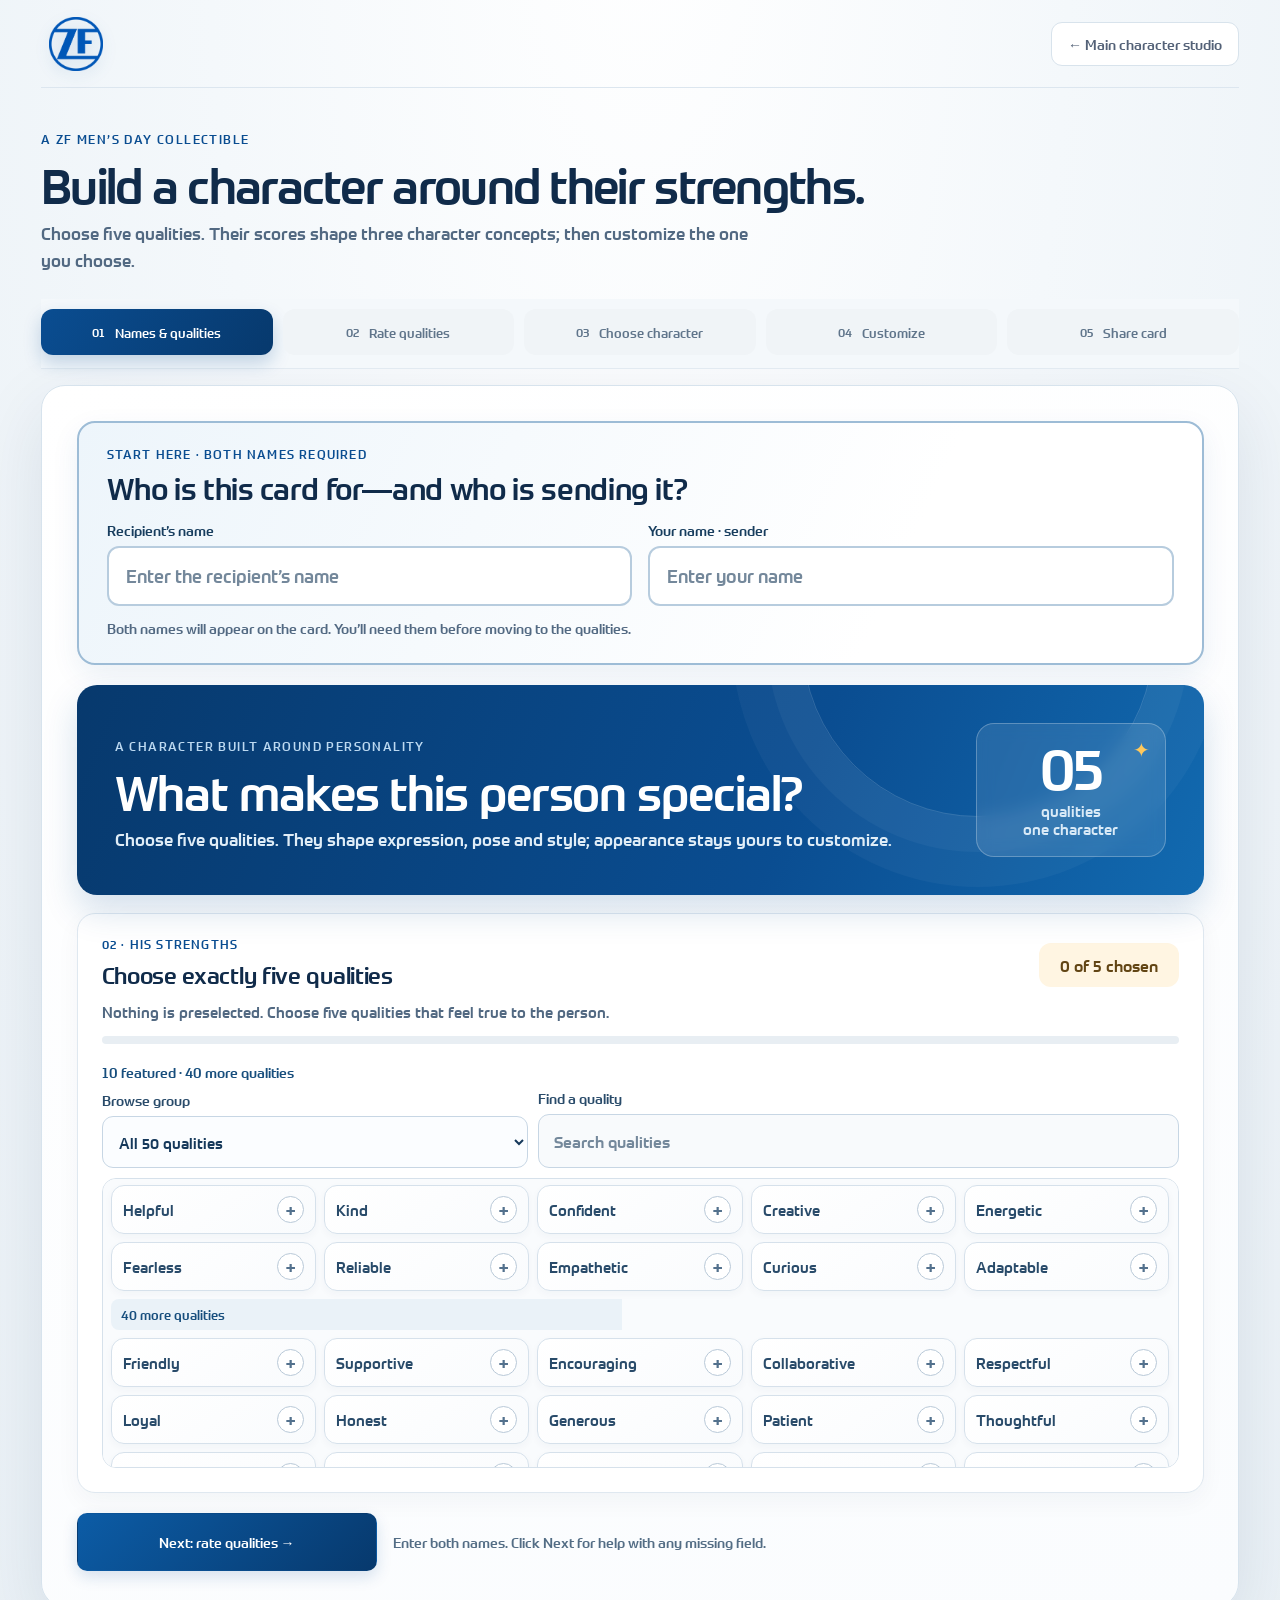
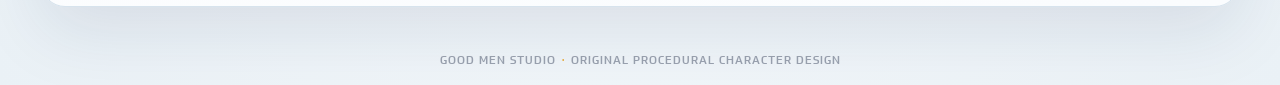
==== block-figure.html @ a4c8a313 "Add files via upload" ====
<!doctype html>
<html lang="en">
<head>
  <meta name="referrer" content="no-referrer">
  <meta http-equiv="Content-Security-Policy" content="default-src 'self'; script-src 'self'; style-src 'self' 'unsafe-inline'; img-src 'self' data: blob:; font-src 'self'; connect-src 'none'; object-src 'none'; base-uri 'self'; form-action 'none'; frame-src 'none'; worker-src 'self' blob:">
  <meta charset="utf-8">
  <meta name="viewport" content="width=device-width, initial-scale=1">
  <meta name="theme-color" content="#f4f1eb">
  <title>Block Figure Studio · Good Men Studio</title>
  <link rel="stylesheet" href="./src/brand-fonts.css">
  <link rel="stylesheet" href="./src/block-figure.css">
</head>
<body>
  <main class="studio-shell">
    <header class="studio-header" id="studio-header">
      <a class="brand" href="./index.html" aria-label="Good Men Studio home"><img class="brand-mark" src="./assets/brand/zf-logo-blue.png" alt="ZF logo"></a>
      <a class="back-link" href="./index.html">← Main character studio</a>
    </header>

    <section class="page-intro" id="page-intro">
      <div>
        <p class="eyebrow">A ZF MEN’S DAY COLLECTIBLE</p>
        <h1>Build a character around their strengths.</h1>
        <p>Choose five qualities. Their scores shape three character concepts; then customize the one you choose.</p>
      </div>
      <div class="intro-actions" id="studio-actions" hidden>
        <button class="button secondary" id="choose-another" type="button">Choose another concept</button><button class="button secondary" id="undo" type="button" disabled>Undo</button><button class="button secondary" id="redo" type="button" disabled>Redo</button><button class="button secondary" id="randomize" type="button">Randomize ↻</button><button class="button secondary" id="reset" type="button">Reset edits</button><button class="button primary" id="restore-original" type="button">Restore original</button>
      </div>
    </section>

    <section class="mobile-share-view panel" id="mobile-share-view" aria-labelledby="mobile-share-title" hidden>
      <div class="mobile-share-brand"><img src="./assets/brand/zf-logo-blue.png" alt="ZF"><span><strong id="mobile-share-title">International Men’s Day 2026</strong><small>The Future Is Everyone.</small></span></div>
      <p class="mobile-share-intro" id="mobile-share-intro">A character card made with appreciation.</p>
      <div class="mobile-share-card"><canvas id="mobile-card-preview" width="1080" height="1512" aria-label="Personalized ZF International Men’s Day card"></canvas></div>
      <p class="mobile-share-note" id="mobile-share-note">The card data is carried in this link. It is not uploaded to a third party.</p>
      <div class="mobile-share-actions"><button class="button primary" id="mobile-download-card" type="button" disabled>Download image to phone</button><button class="button secondary" id="mobile-share-card" type="button" disabled>Share card</button><button class="button secondary" id="mobile-copy-share-link" type="button">Copy card link ↗</button><button class="button secondary" id="create-for-others" type="button">Create a card for someone else</button></div>
    </section>

    <div class="flow-steps" id="creation-progress" aria-label="Character creation steps"><span class="current" aria-current="step">01 <b>Names & qualities</b></span><span>02 <b>Rate qualities</b></span><span>03 <b>Choose character</b></span><span>04 <b>Customize</b></span><span>05 <b>Share card</b></span></div>
    <section class="personality-gate panel" id="personality-gate" aria-labelledby="profile-title">
      <div id="profile-step">
        <section class="recipient-card" aria-labelledby="recipient-heading">
          <span class="form-step">START HERE · BOTH NAMES REQUIRED</span><h2 id="recipient-heading">Who is this card for—and who is sending it?</h2>
          <div class="name-input-grid"><div class="name-field"><label class="field-label" for="recipient-input">Recipient’s name</label><input class="text-input recipient-field" id="recipient-input" maxlength="50" placeholder="Enter the recipient’s name" autocomplete="off"></div>
          <div class="name-field"><label class="field-label" for="sender-input">Your name · sender</label><input class="text-input recipient-field" id="sender-input" maxlength="50" placeholder="Enter your name" autocomplete="name"></div></div>
          <p class="field-hint">Both names will appear on the card. You’ll need them before moving to the qualities.</p>
        </section>
        <div class="profile-hero">
          <div><p class="eyebrow">A CHARACTER BUILT AROUND PERSONALITY</p><h2 id="profile-title">What makes this person special?</h2>
          <p class="gate-copy">Choose five qualities. They shape expression, pose and style; appearance stays yours to customize.</p></div>
          <div class="quality-emblem" aria-hidden="true"><strong>05</strong><span>qualities<br>one character</span><i>✦</i></div>
        </div>
        <div class="profile-entry-grid">
          <section class="quality-card-panel" aria-labelledby="quality-heading">
            <div class="quality-panel-heading"><div><span class="form-step">02 · HIS STRENGTHS</span><h3 id="quality-heading">Choose exactly five qualities</h3></div><span class="quality-count" id="quality-count" aria-live="polite">0 of 5 chosen</span></div>
            <p class="quality-instruction" id="quality-helper" aria-live="polite">Nothing is preselected. Choose five qualities that feel true to the person.</p>
            <div class="quality-progress" id="quality-progress" role="progressbar" aria-label="Selected qualities" aria-valuemin="0" aria-valuemax="5" aria-valuenow="0"><span id="quality-progress-fill"></span></div>
            <p class="trait-catalogue-label" id="featured-trait-label" aria-live="polite">10 featured · 40 more qualities</p>
            <div class="quality-tools">
              <div><label class="quality-search-label" for="trait-category">Browse group</label><select class="quality-category" id="trait-category" aria-label="Filter qualities by group"><option value="all">All 50 qualities</option><option value="care">Care &amp; connection</option><option value="character">Confidence &amp; character</option><option value="creativity">Creativity &amp; curiosity</option><option value="energy">Energy &amp; initiative</option><option value="joy">Joy &amp; humour</option></select></div>
              <div><label class="quality-search-label" for="trait-search">Find a quality</label><input class="quality-search" id="trait-search" type="search" placeholder="Search qualities" autocomplete="off"></div>
            </div>
            <div class="trait-selector" id="trait-selector" role="group" aria-label="Choose five personality qualities"></div>
            <p class="trait-empty-state" id="trait-empty-state" hidden>No matching qualities. Try a different search.</p>
          </section>
        </div>
        <p class="form-error" id="profile-error" role="status" aria-live="polite"></p>
        <div class="gate-actions"><button class="button primary gate-generate" id="continue-to-scores" type="button" disabled>Next: rate qualities <span aria-hidden="true">→</span></button><span class="gate-note" id="profile-ready-note">Enter both names and choose five qualities. Click Next for guidance.</span></div>
      </div>
      <div id="score-step" hidden>
        <div class="results-heading"><div><p class="eyebrow">STEP 02 · PERSONALIZE THE PROFILE</p><h2>Adjust the scores that matter.</h2><p class="gate-copy">Try all five sliders to shape the character. Every slider starts at 50, and you can return any score to 50.</p></div><span class="score-range-badge" id="score-progress-label">0 of 5 adjusted</span></div>
        <section class="score-panel" aria-labelledby="score-heading">
          <div class="score-heading"><div><span class="form-step">RATE EACH QUALITY</span><h3 id="score-heading">How strongly does each quality show?</h3><p>Drag, tap, or use arrow keys to try each of the five sliders before continuing. Move any slider back to 50 if you prefer.</p></div><span class="score-range-badge">0 <i>—</i> 100</span></div>
          <p class="score-empty" id="score-empty" hidden></p><div class="score-list" id="score-list"></div>
          <section class="hero-unlock-card is-locked" id="hero-unlock-card" aria-live="polite" aria-atomic="true">
            <span class="hero-unlock-icon" id="hero-unlock-icon" aria-hidden="true">🔒</span><div><p class="eyebrow">SUPERPOWER CHARACTERS</p><h3 id="hero-unlock-title">A superpower look is waiting</h3><p id="hero-unlock-message">Rate any two selected qualities 80 or higher to unlock superpower characters.</p><p class="hero-qualifying-count" id="hero-qualifying-count">0 qualifying qualities · 2 needed</p></div>
          </section>
          <p class="hero-preservation-note" id="hero-preservation-note" role="status" hidden></p>
        </section>
        <div class="gate-actions score-actions"><button class="button secondary" id="back-to-qualities" type="button">← Back</button><button class="button primary gate-generate" id="generate-characters" type="button" disabled>Create character options <span aria-hidden="true">→</span></button><span class="gate-note" id="score-ready-note">Try all five sliders to continue. You can move any slider back to 50.</span></div>
      </div>
      <div id="variation-step" hidden>
        <div class="results-heading"><div><p class="eyebrow" id="variation-eyebrow">SAME PROFILE · THREE VISUAL INTERPRETATIONS</p><h2 id="variation-title">Choose a starting character.</h2><p class="gate-copy" id="profile-summary"></p></div><div class="variation-heading-actions"><button class="button secondary" id="show-other-gallery" type="button" hidden>Browse standard characters</button><button class="button secondary" id="edit-profile" type="button">Edit qualities & scores</button></div></div>
        <div class="variation-grid" id="variation-grid"></div>
        <div class="gate-actions"><button class="button secondary" id="regenerate-characters" type="button">Regenerate 3 variations ↻</button><span class="gate-note">His five qualities and scores stay the same.</span></div>
        <section class="hero-variation-section" id="hero-variation-section" hidden>
          <div class="hero-variation-grid" id="hero-variation-grid"></div>
        </section>
      </div>
    </section>

    <div class="studio-grid" id="studio-grid" hidden>
      <aside class="panel control-panel" aria-label="Character customization controls">
        <div id="customization-guide" class="customization-guide" hidden role="status"><strong>Try a few looks.</strong> Open a section below and change a hairstyle, outfit, pose or accessory. Your personality scores stay attached. You can undo or reset changes.</div>
        <div class="panel-heading"><div><span class="eyebrow">BUILD HIS LOOK</span><h2>Customize</h2></div><span class="live-tag"><i></i> Live</span></div>
        <details class="control-section" data-exclusive-accordion><summary><span class="section-number">01</span><span>Identity</span><span class="chevron">⌄</span></summary>
          <label class="field-label" for="name">Character name</label><input id="name" class="text-input" data-key="name" maxlength="40" value="Brightforge">
          <label class="field-label" for="tagline">Personality tagline</label><input id="tagline" class="text-input" data-key="tagline" maxlength="130" value="Shows up. Sparks ideas. Brings everyone forward.">
          <label class="field-label">Generated personality profile</label><div id="personality-summary" class="personality-summary">Five scored qualities are retained with this figure.</div><p class="control-note">The character identity and scores remain attached while you edit his appearance.</p>
        </details>

        <details class="control-section" data-exclusive-accordion><summary><span class="section-number">02</span><span>Face, beard & hair</span><span class="chevron">⌄</span></summary>
          <div class="field-pair"><div><label class="field-label" for="headShape">Face shape</label><select id="headShape" data-key="headShape"><option value="classic">Classic</option><option value="square">Square</option><option value="tall">Long oval</option><option value="wide">Wide</option><option value="round">Round</option><option value="oval">Oval</option><option value="heart">Heart</option><option value="diamond">Diamond</option></select></div><div><label class="field-label" for="jawline">Jawline</label><select id="jawline" data-key="jawline"><option value="soft">Soft</option><option value="defined" selected>Defined</option><option value="angular">Angular</option><option value="tapered">Tapered</option><option value="broad">Broad</option></select></div></div>
          <label class="field-label" for="expression">Expression</label><select id="expression" data-key="expression"><option value="smile">Warm smile</option><option value="grin">Big grin</option><option value="calm">Calm</option><option value="focused">Focused</option><option value="surprised">Surprised</option><option value="excited">Excited</option><option value="joyful">Joyful</option><option value="laughing">Laughing</option><option value="astonished">Astonished</option><option value="determined">Determined</option><option value="playful">Playful · one brow raised</option></select>
          <label class="field-label" for="mouthStyle">Mouth & smile shape</label><select id="mouthStyle" data-key="mouthStyle"><option value="auto">Match the expression</option><option value="closed">Closed mouth</option><option value="smile">Curved smile</option><option value="open">Open mouth</option><option value="grin">Toothy grin</option><option value="wide-grin">Wide grin</option><option value="laugh">Open laugh</option><option value="pursed">Pursed lips</option></select>
          <div class="field-pair"><div><label class="field-label" for="eyeShape">Eye shape</label><select id="eyeShape" data-key="eyeShape"><option value="classic">Classic</option><option value="round">Round</option><option value="narrow">Narrow</option><option value="wide">Wide</option></select></div><div><label class="field-label" for="browStyle">Eyebrows</label><select id="browStyle" data-key="browStyle"><option value="natural">Natural</option><option value="bold">Bold</option><option value="raised">Raised</option><option value="angled">Angled</option></select></div></div>
          <label class="field-label" for="noseScale">Nose size <output id="noseScale-label">100%</output></label><input id="noseScale" data-key="noseScale" type="range" min="75" max="125" value="100">
          <label class="field-label" for="smileIntensity">Smile intensity <output id="smileIntensity-label">65%</output></label><input id="smileIntensity" data-key="smileIntensity" type="range" min="0" max="100" value="65"><label class="toggle-row"><input id="teethVisible" data-key="teethVisible" type="checkbox" checked><span>Show teeth in open smiles</span></label>
          <p class="control-note" id="teeth-rule-hint" aria-live="polite">Teeth enabled: only open-smile choices are available.</p><label class="field-label" for="teethStyle">Teeth</label><select id="teethStyle" data-key="teethStyle"><option value="individual">Individual front teeth</option><option value="even">Even tooth band</option><option value="small">Subtle small teeth</option><option value="gap">Natural small gap</option></select>
          <label class="field-label" for="age">Age <output id="age-label">34</output></label><input id="age" data-key="age" type="range" min="18" max="80" value="34"><div class="range-scale"><span>18</span><span>80</span></div>
          <label class="field-label" for="hairstyle">Hair style</label><select id="hairstyle" data-key="hairstyle"><option value="bald">Bald</option><option value="buzz">Buzz cut</option><option value="crop">Short crop</option><option value="quiff" selected>Swept quiff</option><option value="side-part">Side part</option><option value="fringe">Block fringe</option><option value="spiky">Spiky</option><option value="curls">Natural curls</option><option value="afro">Rounded curls</option><option value="locs">Locs</option><option value="long">Long sides</option><option value="fade">High fade</option><option value="mullet">Modern mullet · volume at back</option><option value="flowing">Flowing sides & front</option></select>
          <div class="field-pair color-pair"><div><label class="field-label" for="hairColor">Hair colour</label><input id="hairColor" data-key="hairColor" type="color" value="#252A37"></div><div><label class="field-label" for="eyeColor">Eye colour</label><input id="eyeColor" data-key="eyeColor" type="color" value="#31566B"></div></div>
          <div class="field-pair"><div><label class="field-label" for="beard">Beard style</label><select id="beard" data-key="beard"><option value="none">Clean shaven</option><option value="light-stubble">Light stubble</option><option value="stubble">Heavy stubble</option><option value="short" selected>Short beard</option><option value="full">Full beard</option><option value="goatee">Goatee</option><option value="anchor">Anchor beard</option><option value="soul-patch">Soul patch</option><option value="chinstrap">Chin strap</option><option value="sideburns">Sideburns</option></select></div><div><label class="field-label" for="moustache">Moustache</label><select id="moustache" data-key="moustache"><option value="none">None</option><option value="pencil">Pencil</option><option value="classic">Classic</option><option value="chevron">Chevron</option><option value="handlebar">Handlebar</option><option value="walrus">Walrus</option><option value="horseshoe">Horseshoe</option></select></div></div>
          <p class="control-note">Beard and moustache are separate controls. Beard geometry stays below the mouth; moustache shapes sit above the lip.</p>
          <label class="field-label">Skin tone</label><div class="skin-swatches" role="group" aria-label="Skin tone presets">
            <button type="button" class="skin-swatch" data-skin="#F2D2BA" style="--swatch:#F2D2BA" aria-label="Light skin tone"></button><button type="button" class="skin-swatch" data-skin="#E5B997" style="--swatch:#E5B997" aria-label="Warm light skin tone"></button><button type="button" class="skin-swatch" data-skin="#D69B75" style="--swatch:#D69B75" aria-label="Tan skin tone"></button><button type="button" class="skin-swatch active" data-skin="#B97855" style="--swatch:#B97855" aria-label="Medium brown skin tone"></button><button type="button" class="skin-swatch" data-skin="#905B43" style="--swatch:#905B43" aria-label="Deep brown skin tone"></button><button type="button" class="skin-swatch" data-skin="#603B2D" style="--swatch:#603B2D" aria-label="Very deep skin tone"></button>
          </div><label class="field-label" for="skin">Custom skin colour</label><input id="skin" data-key="skin" type="color" value="#B97855">
        </details>

        <details class="control-section" data-exclusive-accordion><summary><span class="section-number">03</span><span>Body & proportions</span><span class="chevron">⌄</span></summary>
          <label class="field-label" for="build">Body build</label><select id="build" data-key="build"><option value="lean">Lean</option><option value="average">Average</option><option value="athletic" selected>Athletic</option><option value="broad">Broad</option><option value="stocky">Stocky</option></select>
          <label class="field-label" for="belly">Belly <output id="belly-label">0%</output></label><input id="belly" data-key="belly" type="range" min="0" max="60" value="0">
          <label class="field-label" for="height">Height <output id="height-label">182 cm</output></label><input id="height" data-key="height" type="range" min="160" max="205" value="182"><div class="range-scale"><span>160 cm</span><span>205 cm</span></div>
          <label class="field-label" for="headSize">Head size <output id="headSize-label">100%</output></label><input id="headSize" data-key="headSize" type="range" min="82" max="122" value="100">
          <label class="field-label" for="shoulders">Shoulder width <output id="shoulders-label">100%</output></label><input id="shoulders" data-key="shoulders" type="range" min="82" max="122" value="100">
          <label class="field-label" for="legRatio">Leg proportion <output id="legRatio-label">100%</output></label><input id="legRatio" data-key="legRatio" type="range" min="85" max="115" value="100">
          <label class="field-label" for="armLength">Arm length <output id="armLength-label">100%</output></label><input id="armLength" data-key="armLength" type="range" min="80" max="120" value="100">
          <label class="field-label" for="armMuscle">Arm muscle <output id="armMuscle-label">100%</output></label><input id="armMuscle" data-key="armMuscle" type="range" min="70" max="130" value="100">
          <label class="field-label" for="legMuscle">Leg muscle <output id="legMuscle-label">100%</output></label><input id="legMuscle" data-key="legMuscle" type="range" min="70" max="130" value="100">
          <label class="field-label" for="handSize">Hand size <output id="handSize-label">100%</output></label><input id="handSize" data-key="handSize" type="range" min="80" max="125" value="100">
        </details>

        <details class="control-section" data-exclusive-accordion><summary><span class="section-number">04</span><span>Clothing</span><span class="chevron">⌄</span></summary>
          <label class="field-label" for="outfit-preset">Curated outfit combination</label><select id="outfit-preset" data-look-preset><option value="">Choose a coordinated look</option><option value="zf-white">ZF white polo · casual sling</option><option value="zf-navy">ZF navy polo · smart commute</option><option value="office-smart">Office smart</option><option value="weekend-denim">Weekend denim</option><option value="creative-layer">Creative layers</option></select>
          <label class="field-label" for="outfit">Top style</label><select id="outfit" data-key="outfit"><option value="tee">T-shirt</option><option value="overshirt" selected>Layered overshirt</option><option value="casual-shirt">Casual button-down</option><option value="sweater">Crew-neck sweater</option><option value="cardigan">Open cardigan</option><option value="denim-jacket">Denim jacket</option><option value="zip-jacket">Zip jacket</option><option value="hoodie">Hoodie</option><option value="bomber">Bomber jacket</option><option value="blazer">Smart blazer</option><option value="utility">Utility vest</option><option value="jersey">Team jersey</option><option value="zf-polo-white">ZF polo — white · blue chest logo</option><option value="zf-polo-navy">ZF polo — navy · white chest logo</option><option value="traditional-kurta">Traditional kurta</option></select>
          <p class="control-note">The official logo is fixed on the left chest: blue on the white polo and white on the navy polo.</p>
          <div class="field-pair color-pair"><div><label class="field-label" for="topColor">Main colour</label><input id="topColor" data-key="topColor" type="color" value="#176A76"><small id="top-color-note" class="control-note">Choose a fabric colour.</small></div><div><label class="field-label" for="accentColor">Accent colour</label><input id="accentColor" data-key="accentColor" type="color" value="#F17B63"></div></div>
          <label class="field-label" for="bottoms">Bottoms</label><select id="bottoms" data-key="bottoms"><option value="jeans">Denim jeans</option><option value="cargo" selected>Cargo trousers</option><option value="chinos">Chinos</option><option value="formal-trousers">Formal trousers</option><option value="joggers">Joggers</option><option value="track-pants">Track pants</option><option value="shorts">Shorts</option></select>
          <div class="field-pair color-pair"><div><label class="field-label" for="pantsColor">Trousers</label><input id="pantsColor" data-key="pantsColor" type="color" value="#263D54"></div><div><label class="field-label" for="footwear">Shoes</label><select id="footwear" data-key="footwear"><option value="sneaker">Sneakers</option><option value="high-top" selected>High-tops</option><option value="boot">Boots</option><option value="loafer">Loafers</option><option value="dress-shoe">Dress shoes</option></select></div></div>
          <label class="field-label" for="shoeColor">Shoe colour</label><input id="shoeColor" data-key="shoeColor" type="color" value="#F2EEE5">
        </details>

        <details class="control-section" data-exclusive-accordion><summary><span class="section-number">05</span><span>Pose & hands</span><span class="chevron">⌄</span></summary>
          <label class="field-label" for="pose">Standing pose & gesture</label><select id="pose" data-key="pose"><option value="idle">Easy stance</option><option value="wave" selected>Wave hello</option><option value="both-wave">Both hands wave</option><option value="thumbs-up">Thumbs-up</option><option value="hand-over-heart">Hand over heart</option><option value="hands-on-hips">Hands on hips</option><option value="pointing">Pointing gesture</option><option value="peace">Peace sign</option><option value="flex">Flex</option><option value="victory">Victory</option><option value="welcome">Open welcome</option><option value="wide-stance">Wide stance</option><option value="relaxed-lean">Relaxed one-leg stance</option><option value="dance">Celebrate</option></select>
          <label class="field-label" for="handStyle">Hand shape</label><select id="handStyle" data-key="handStyle"><option value="open" selected>Open fingers</option><option value="fist">Fist</option><option value="thumbs-up">Thumbs up</option><option value="peace">Peace fingers</option><option value="point">Pointing finger</option><option value="mitten">Simple block hand</option></select>
          <p class="control-note">Pose changes the arm and hand geometry. Drag the figure to turn the character around.</p>
        </details>

        <details class="control-section" data-exclusive-accordion><summary><span class="section-number">06</span><span>Accessories</span><span class="chevron">⌄</span></summary>
          <div class="toggle-grid"><label><input id="glasses" data-key="glasses" type="checkbox"><span>Spectacles</span></label><label><input id="cap" data-key="cap" type="checkbox"><span>Baseball cap</span></label><label><input id="watch" data-key="watch" type="checkbox" checked><span>Watch</span></label></div>
          <label class="field-label" for="sunglassesStyle">Sunglasses</label><select id="sunglassesStyle" data-key="sunglassesStyle"><option value="none">None</option><option value="wayfarer">Wayfarer</option><option value="aviator">Aviator</option><option value="round">Round frame</option><option value="sport">Sport wrap</option><option value="oversized">Oversized</option></select>
          <label class="field-label" for="headphonesStyle">Headphones</label><select id="headphonesStyle" data-key="headphonesStyle"><option value="none">None</option><option value="studio">Studio over-ear</option><option value="wireless">Wireless over-ear</option><option value="sport">Sport earbuds</option><option value="neckband">Neckband</option></select>
          <label class="field-label" for="bagStyle">Shoulder bag & carry</label><select id="bagStyle" data-key="bagStyle"><option value="none">None</option><option value="backpack">Backpack with two straps</option><option value="shoulder-bag">Shoulder messenger bag</option><option value="sling-bag">Crossbody sling bag</option></select>
          <label class="field-label" for="headwearStyle">Other headwear</label><select id="headwearStyle" data-key="headwearStyle"><option value="none">None</option><option value="beanie">Beanie</option><option value="brimmed-hat">Brimmed hat</option></select>
          <label class="field-label" for="frameColor">Glasses frame</label><input id="frameColor" data-key="frameColor" type="color" value="#27344A">
          <label class="field-label" for="background">Stage colour</label><input id="background" data-key="background" type="color" value="#F4F1EB">
        </details>
        <details class="control-section hero-gear-controls" id="hero-gear-controls" data-exclusive-accordion hidden><summary><span class="section-number">07</span><span>Superpower styling</span><span class="chevron">⌄</span></summary>
          <p class="control-note">Choose a power-character style, then personalize the face, hair, suit, eye-safe mask, shoulder cape and boots.</p>
          <label class="field-label" for="heroIdentity">Power identity</label><select id="heroIdentity"><option value="">Current identity</option></select>
          <label class="field-label" for="heroLookPreset">Power suit style</label><select id="heroLookPreset" data-key="heroLookPreset"><option value="shield-guardian">Shield guardian</option><option value="armored-tech">Armoured tech suit</option><option value="radiant-hero">Radiant suit</option><option value="thunder-guardian">Thunder suit</option><option value="web-pattern">Web-pattern suit</option><option value="shadow-cowl">Shadow cowl suit</option><option value="formal-coat">Formal coat</option></select>
          <label class="field-label">Secret superpower · choose a line</label><div id="hero-power-options" class="hero-power-options" role="group" aria-label="Choose one of three secret superpowers"></div>
          <label class="field-label" for="heroPower">Edit secret superpower</label><textarea id="heroPower" class="text-input" data-key="heroPower" maxlength="250" rows="3"></textarea>
          <label class="field-label" for="heroSuitStyle">Suit design</label><select id="heroSuitStyle" data-key="heroSuitStyle"><option value="classic">Classic panelled suit</option><option value="armored">Armoured chest and shoulders</option><option value="tech">Futuristic tech suit</option><option value="formal-coat">Formal coat hero</option></select>
          <label class="field-label" for="heroCapeStyle">Cape style</label><select id="heroCapeStyle" data-key="heroCapeStyle"><option value="none">No cape</option><option value="short">Short cape</option><option value="long">Long cape</option><option value="split">Split cape</option><option value="flight">Flying shoulder cape</option></select>
          <label class="field-label" for="heroCapeColor">Cape colour</label><input id="heroCapeColor" data-key="heroCapeColor" type="color" value="#D94C48">
          <label class="field-label" for="heroEmblem">Suit emblem</label><select id="heroEmblem" data-key="heroEmblem"><option value="star">Star</option><option value="shield">Shield</option><option value="bolt">Lightning bolt</option><option value="gear">Gear</option><option value="heart">Heart</option><option value="sun">Sunburst</option><option value="none">No emblem</option></select>
          <label class="field-label" for="heroEyeMaskStyle">Eye-safe power mask or helmet</label><select id="heroEyeMaskStyle" data-key="heroEyeMaskStyle"><option value="none">None</option><option value="eye-frame">Open eye frame</option><option value="shield-frame">Shield guardian frame</option><option value="armored-eyeport">Armoured helmet with eye ports</option><option value="tech-visor">Tech visor with open eyes</option><option value="radiant-band">Radiant power band</option><option value="thunder-crest">Thunder crest helmet</option><option value="web-frame">Web-pattern eye frame</option><option value="shadow-cowl">Shadow cowl frame</option></select>
          <label class="field-label" for="heroMaskColor">Mask colour</label><input id="heroMaskColor" data-key="heroMaskColor" type="color" value="#F2B34C">
          <p class="control-note">Original hero-inspired designs keep the eye area open. Choose a separate colour for the mask.</p>
          <label class="field-label" for="heroGloveStyle">Gloves</label><select id="heroGloveStyle" data-key="heroGloveStyle"><option value="none">No gloves</option><option value="cuff">Hero cuffs</option><option value="gauntlet">Armoured gauntlets</option></select>
          <label class="field-label" for="heroBootStyle">Power boots</label><select id="heroBootStyle" data-key="heroBootStyle"><option value="armored">Armoured toe boots</option><option value="tall">Tall guard boots</option><option value="speed">Speed boots</option><option value="none">No boot armour · formal shoes</option></select>
        </details>
        <details class="control-section" data-exclusive-accordion><summary><span class="section-number">08</span><span>Playing card design</span><span class="chevron">⌄</span></summary>
          <label class="field-label" for="cardScene">Vehicle in card background</label><select id="cardScene" data-key="cardScene"><option value="truck" selected>ZF truck · side view</option><option value="bus">ZF bus · side view</option></select>
          <p class="control-note">Choose one horizontal ZF bus or truck. The character stands on a separate forecourt area, clear of the vehicle. The wind turbine stays fixed while its blades rotate in the preview and GIF.</p>
          <label class="field-label" for="cardBackground">Card background</label><select id="cardBackground" data-key="cardBackground"><option value="renewable-hills" selected>Renewable hills</option><option value="city-skyline">City skyline</option><option value="coastal-highway">Coastal highway</option><option value="green-countryside">Green countryside</option><option value="logistics-hub">Logistics hub</option></select>
          <p class="control-note">The selected scene appears in both the PNG and GIF. The wind turbine remains in every scene and keeps rotating in the GIF.</p>
          <label class="field-label" for="animationDirection">Road movement direction</label><select id="animationDirection"><option value="left-to-right" selected>Road moves left</option><option value="right-to-left">Road moves right</option></select>
          <p class="control-note">Create a smooth loop with the original bus or truck artwork fixed in place while the asphalt texture and road markings move beneath it. The turbine blades keep turning.</p>
        </details>
      </aside>

      <section class="stage-column" aria-label="Character preview">
        <div class="stage-card">
          <div class="stage-toolbar"><div><span class="eyebrow">LIVE FIGURE PREVIEW</span><strong id="figure-name">Brightforge</strong></div><span class="mesh-indicator"><i></i> <span id="part-count">0</span> editable parts</span></div>
          <div class="canvas-frame" id="canvas-frame"><canvas id="figure-canvas" aria-label="Rendered 3D block figure, drag to rotate"></canvas><div class="canvas-caption"><span>↔ Drag to rotate</span><span id="pose-caption">WAVE HELLO</span></div></div>
          <div class="angle-tools" role="group" aria-label="Camera angle"><button type="button" data-angle="0">Front</button><button type="button" data-angle="0.42" class="active">3/4</button><button type="button" data-angle="1.57">Side</button><button type="button" data-angle="3.14">Back</button><button type="button" id="png-button" class="download-mini">Save PNG ↓</button></div>
          <div class="art-direction-note"><span>REFERENCE STYLE</span><p>Block-toy proportions, bold brows, expressive mouths and mix-and-match styling follow the latest character references.</p></div>
        </div>
        <div class="engine-row"><div class="engine-icon">▧</div><div><strong>Editable geometry</strong><span>Face, hair, beard, clothing, hands and accessories rebuild as separate parts.</span></div><button type="button" class="text-button" id="mesh-button">Export OBJ + MTL ↗</button></div>
        <button class="button primary full-button" id="continue-message" type="button">Review card & share →</button>
      </section>
    </div>

    <section class="delivery-page panel" id="share-panel" aria-label="Review and share the finished card" hidden>
      <div class="delivery-heading"><div><p class="eyebrow">STEP 05 · YOUR CARD IS READY</p><h2>Preview, download or share.</h2><p>Both names and the message are already on the card. Choose an output below.</p></div><button class="button secondary" id="back-to-customize" type="button">← Edit character</button></div>
      <div class="delivery-message-row"><div class="delivery-names"><span>FOR</span><strong id="share-recipient-display"></strong><span>FROM</span><strong id="share-sender-display"></strong></div><div class="delivery-message"><label class="field-label" for="greeting">Message on the card</label><textarea id="greeting" class="text-input greeting-input" data-key="greeting" maxlength="320">Happy International Men’s Day! Your courage, creativity and steady support make every day brighter.</textarea><div class="emoji-toolbar" role="group" aria-label="Add an emoji to your message"><span>Add an emoji</span><button type="button" data-emoji="💙" aria-label="Add blue heart">💙</button><button type="button" data-emoji="😊" aria-label="Add smiling face">😊</button><button type="button" data-emoji="🎉" aria-label="Add celebration">🎉</button><button type="button" data-emoji="🙌" aria-label="Add raised hands">🙌</button><button type="button" data-emoji="✨" aria-label="Add sparkles">✨</button><button type="button" data-emoji="⭐" aria-label="Add star">⭐</button><button type="button" data-emoji="💪" aria-label="Add flexed arm">💪</button></div></div></div>
      <div class="delivery-share-actions" aria-label="Share this card"><button class="button primary export-action" id="share-card-button" type="button" disabled>Share card</button><button class="button share-link-action export-action" id="copy-share-link-button" type="button" disabled>Copy card link</button></div>
      <p class="share-email-note" id="share-action-note">Choose Share card to send your PNG and GIF by email. Files prepare automatically. No download starts when sharing.</p>
      <div class="delivery-formats">
        <article class="delivery-format-card"><div class="format-heading"><span class="format-icon">PNG</span><div><h3>Share card image</h3><p>High-resolution 5:7 card with its unique QR.</p></div></div><div class="delivery-preview"><canvas id="share-card-preview" width="1080" height="1512" aria-label="Finished greeting card preview"></canvas></div><button class="button primary export-action" id="card-button" type="button" disabled>Download PNG</button></article>
        <article class="delivery-format-card"><div class="format-heading"><span class="format-icon gif-icon">GIF</span><div><h3>Moving card</h3><p>The vehicle stays whole; the road moves and turbine turns.</p></div></div><div class="delivery-preview gif-preview"><canvas id="gif-card-poster" width="1080" height="1512" aria-label="Animated card poster"></canvas><img id="gif-preview-image" alt="Animated greeting card preview" hidden></div><button class="button gif-export-action export-action" id="gif-button" type="button" disabled><span aria-hidden="true">↻</span> Create GIF</button><p class="share-email-note" id="gif-export-note" aria-live="polite">The GIF preview will appear here after it is created.</p></article>
      </div>
      <p class="share-qr-note" id="share-qr-note">A unique QR is prepared for this card.</p>
      <details class="share-host-config"><summary>QR and link settings</summary><label class="field-label" for="share-base-url">Verified website address (read-only)</label><input id="share-base-url" class="text-input" type="url" placeholder="https://zfcvs.github.io/mensday-2026-v22/block-figure.html" autocomplete="url"><p>On GitHub Pages this is set automatically to the public ZFCVS URL. Do not use old Netlify links.</p></details>
      <p class="share-email-note" id="share-link-note">The card link is prepared from your hosted address.</p>
      <details class="delivery-advanced"><summary>More options</summary><button class="button secondary" type="button" id="copy-button">Copy greeting</button><div class="export-list"><button type="button" id="save-state">Save settings JSON</button><button type="button" id="load-state">Load settings JSON</button><input type="file" id="state-file" accept="application/json,.json" hidden></div></details>
      <p class="privacy-note">Privacy: This shareable QR/link includes names, message and personality scores. Anyone who receives or forwards it can view the card. Do not add confidential or sensitive employee information.</p>
    </section>
    <footer class="studio-footer" id="studio-footer">GOOD MEN STUDIO <span>·</span> ORIGINAL PROCEDURAL CHARACTER DESIGN</footer>
  </main>
  <dialog id="share-dialog" class="share-modern" aria-labelledby="share-dialog-title" aria-describedby="share-dialog-subtitle">
    <div class="share-dialog-heading">
      <div class="share-heading-copy">
        <h2 id="share-dialog-title">Share your card</h2>
        <p id="share-dialog-subtitle">Send your personalized Men’s Day greeting in a way that works for you.</p>
      </div>
      <button type="button" id="share-dialog-close" aria-label="Close share options">&times;</button>
    </div>

    <section class="share-primary-panel" aria-label="Quick Outlook sharing">
      <div class="share-outlook-identity" aria-hidden="true">
        <svg class="share-outlook-symbol" viewBox="0 0 108 108" fill="none" xmlns="http://www.w3.org/2000/svg">
          <rect x="33" y="15" width="66" height="74" rx="7" fill="#1679C5"/>
          <path d="M35 47L66 69L99 46V84C99 87 96 89 93 89H41C38 89 35 87 35 84V47Z" fill="#18A5EB"/>
          <path d="M35 47L66 67L99 46" stroke="#C4F1FF" stroke-width="3"/>
          <rect x="8" y="28" width="55" height="57" rx="5" fill="#075AA8"/>
          <text x="35.5" y="67" font-size="36" font-family="Arial,sans-serif" font-weight="700" text-anchor="middle" fill="white">O</text>
        </svg>
      </div>
      <div class="share-primary-details">
        <span class="share-fastest-pill">Fastest way</span>
        <h3>Share via Outlook</h3>
        <p>Opens a pre-filled email with your greeting and card links.</p>
        <button type="button" id="share-outlook-web" class="button primary share-outlook-cta">
          <svg viewBox="0 0 24 24" aria-hidden="true"><rect x="3" y="5" width="18" height="14" rx="2"/><path d="M3 7l9 7 9-7"/></svg>
          <span>Share via Outlook</span><span class="share-cta-arrow" aria-hidden="true">→</span>
        </button>
      </div>
    </section>
    <p id="share-preparation-note" class="share-status-note" role="status" aria-live="polite">Your card link is ready to share.</p>

    <div class="share-divider" aria-hidden="true"><span>OR</span></div>

    <section class="share-download-panel" aria-labelledby="share-download-heading">
      <div class="share-panel-icon" aria-hidden="true">
        <svg viewBox="0 0 24 24"><path d="M9.5 12.5l5.4-5.4a3.2 3.2 0 014.5 4.5L10.7 20.3a5.3 5.3 0 01-7.5-7.5L12 4a7 7 0 019.9 9.9l-8.5 8.5"/></svg>
      </div>
      <div class="share-download-content">
        <h3 id="share-download-heading">Optional: Attach files</h3>
        <p>Download the card files and attach them to your email, if you prefer.</p>
        <div class="share-attachment-actions" role="group" aria-label="Optional card downloads">
          <button type="button" id="share-download-png" class="button secondary share-file-button" disabled><svg viewBox="0 0 24 24" aria-hidden="true"><path d="M12 3v12m-4-4l4 4 4-4M4 17v4h16v-4"/></svg> Download PNG</button>
          <button type="button" id="share-download-gif" class="button secondary share-file-button" disabled><svg viewBox="0 0 24 24" aria-hidden="true"><path d="M12 3v12m-4-4l4 4 4-4M4 17v4h16v-4"/></svg> Download GIF</button>
        </div>
      </div>
    </section>

    <details class="share-more-panel" open>
      <summary><svg class="share-disclosure-icon" viewBox="0 0 24 24" aria-hidden="true"><path d="M6 9l6 6 6-6"/></svg><span>Other options</span></summary>
      <div class="share-more-controls">
        <button type="button" id="share-dialog-copy" class="button secondary share-option-button"><svg viewBox="0 0 24 24" aria-hidden="true"><path d="M10 13a5 5 0 007.1 0l2-2a5 5 0 00-7.1-7.1l-1.2 1.2M14 11a5 5 0 00-7.1 0l-2 2a5 5 0 007.1 7.1l1.2-1.2"/></svg>Copy card link</button>
        <details class="formatted-email-preview share-preview-details">
          <summary><svg viewBox="0 0 24 24" aria-hidden="true"><path d="M6 3h9l4 4v14H6zM14 3v5h5M9 12h7M9 16h7"/></svg><span>Preview email text</span></summary>
          <div id="email-message-preview" aria-label="Formatted email message"></div>
        </details>
      </div>
      <details class="share-extra-tools">
        <summary>More ways to share</summary>
        <button type="button" id="share-copy-email" class="button secondary full-button">Copy formatted email</button>
        <p id="share-email-copy-status" role="status" aria-live="polite"></p>
        <button type="button" id="share-native-button" class="button secondary full-button" disabled>Windows Share (optional)</button>
      </details>
    </details>
  </dialog>
  <dialog id="ux-guide-dialog" class="ux-guide-dialog" aria-labelledby="ux-guide-title" aria-describedby="ux-guide-message">
    <div class="ux-guide-content"><h2 id="ux-guide-title"></h2><p id="ux-guide-message"></p>
      <div class="ux-guide-actions"><button id="ux-guide-secondary" type="button" class="button secondary" hidden></button><button id="ux-guide-primary" type="button" class="button primary"></button></div>
    </div>
  </dialog>
  <div id="toast" role="status" aria-live="polite"></div>
  <script type="module" src="./src/block-figure.js"></script>
</body>
</html>
---- src/brand-fonts.css ----
@font-face{
  font-family:'ZF Prometo';
  src:url('../assets/brand/fonts/ZFPrometo_W_Lt.woff2') format('woff2');
  font-style:normal;
  font-weight:300;
  font-display:swap;
}
@font-face{
  font-family:'ZF Prometo';
  src:url('../assets/brand/fonts/ZFPrometo_W_Md.woff2') format('woff2');
  font-style:normal;
  font-weight:500;
  font-display:swap;
}
---- src/block-figure.css ----
:root{font-family:'DM Sans',system-ui,-apple-system,BlinkMacSystemFont,'Segoe UI',sans-serif;color:#1e2939;background:#f5f6f8;font-synthesis:none;text-rendering:optimizeLegibility;--ink:#1d2b43;--muted:#687487;--line:#e5e8ed;--blue:#2169d4;--blue-dark:#164ca7;--coral:#f17b63;--panel:#fff;--shadow:0 12px 36px rgba(29,43,67,.055)}
*{box-sizing:border-box}body{margin:0;min-width:320px;background:radial-gradient(ellipse at 48% 12%,#fff 0,#f5f6f8 55%);color:var(--ink)}button,input,select,textarea{font:inherit}button{cursor:pointer}a{color:inherit;text-decoration:none}.studio-shell{max-width:1660px;margin:0 auto;padding:0 30px}.studio-header{height:76px;display:flex;align-items:center;gap:16px;border-bottom:1px solid #e7e9ed}.brand{display:flex;align-items:center;gap:10px;width:auto;min-width:0}.brand-mark{width:40px;height:40px;display:grid;place-items:center;border-radius:14px;color:white;font-family:Manrope,sans-serif;font-weight:800;font-size:18px;background:linear-gradient(145deg,#3e8af4,#1751ad);box-shadow:0 6px 15px #2169d433}.brand strong{font-family:Manrope,sans-serif;font-size:18px;letter-spacing:-.65px;display:block;line-height:19px}.brand-dot{color:var(--coral)}.brand small{font-size:9px;letter-spacing:2px;color:#768094;font-weight:700}.eyebrow{color:#728097;font-weight:700;font-size:9px;letter-spacing:1.55px}.back-link{margin-left:auto;color:#536177;font-size:12px;font-weight:600}.back-link:hover{color:var(--blue)}.page-intro{display:flex;justify-content:space-between;align-items:flex-end;gap:20px;padding:28px 0 22px}.page-intro .eyebrow{color:var(--blue)}h1,h2{font-family:Manrope,'DM Sans',sans-serif;letter-spacing:-.7px}h1{font-size:clamp(24px,3.2vw,34px);line-height:1.18;margin:7px 0 6px;font-weight:800}.page-intro p:not(.eyebrow){margin:0;color:#687487;font-size:13px;max-width:740px;line-height:1.55}.intro-actions{display:flex;gap:8px;flex-shrink:0}.button{border:1px solid transparent;border-radius:10px;padding:10px 14px;font-weight:700;font-size:11px;transition:transform .15s,background .15s}.button:hover{transform:translateY(-1px)}.button.primary{background:var(--blue);color:#fff;box-shadow:0 5px 12px #2169d422}.button.primary:hover{background:var(--blue-dark)}.button.secondary{border-color:#dce2eb;background:#fff;color:#394861}.full-button{width:100%;margin-top:9px;padding:12px}
.studio-grid{display:grid;grid-template-columns:minmax(280px,330px) minmax(380px,1fr) minmax(250px,300px);align-items:start;gap:16px}.panel,.stage-card{border:1px solid #e8eaee;background:var(--panel);border-radius:15px;box-shadow:var(--shadow)}.control-panel{max-height:calc(100vh - 138px);overflow:auto;scrollbar-width:thin;scrollbar-color:#d6dce4 transparent}.panel-heading{display:flex;align-items:center;justify-content:space-between;padding:17px 17px 13px}.panel-heading h2{font-size:18px;margin:4px 0 0;font-weight:800}.live-tag{font-size:9px;border:1px solid #e7eaee;border-radius:20px;color:#67758a;padding:5px 8px;font-weight:700}.live-tag i,.mesh-indicator i{display:inline-block;width:6px;height:6px;background:#32ae77;border-radius:50%;margin-right:4px;vertical-align:1px;box-shadow:0 0 0 3px #32ae7716}.control-section{padding:0 17px 14px;border-bottom:1px solid #eef0f3}.control-section:last-child{border-bottom:0}.control-section summary{display:flex;align-items:center;gap:9px;list-style:none;padding:14px 0 12px;cursor:pointer;color:#27364e;font-family:Manrope,sans-serif;font-size:12px;font-weight:800}.control-section summary::-webkit-details-marker{display:none}.section-number{width:21px;height:21px;border-radius:7px;background:#edf4ff;color:var(--blue);font:700 9px 'DM Sans',sans-serif;display:grid;place-items:center}.chevron{margin-left:auto;font-size:16px;color:#8b95a4;transition:transform .15s}.control-section:not([open]) .chevron{transform:rotate(-90deg)}.field-label{display:flex;align-items:baseline;justify-content:space-between;color:#58667b;font-size:10px;font-weight:700;margin:9px 0 6px}.field-label output{color:var(--blue);font-size:10px;font-weight:800}.text-input,select{width:100%;border:1px solid #dce2e9;background:#fff;border-radius:8px;color:#2c3a50;font-size:11px;padding:9px 10px;outline:none;transition:border-color .15s,box-shadow .15s}.text-input:focus,select:focus{border-color:#6fa5f0;box-shadow:0 0 0 3px #2169d414}.text-input::placeholder{color:#a2a9b3}.field-pair{display:grid;grid-template-columns:1fr 1fr;gap:9px}.field-pair>div{min-width:0}.color-pair input[type=color]{width:100%;height:33px;padding:3px;border:1px solid #dce2e9;border-radius:8px;background:white;cursor:pointer}.control-section input[type=range]{width:100%;accent-color:var(--blue);height:16px;margin:0}.range-scale{display:flex;justify-content:space-between;color:#a0a8b4;font-size:9px;margin-top:-3px}.skin-swatches{display:flex;gap:8px;align-items:center;margin:5px 0 10px}.skin-swatch{height:25px;width:25px;border-radius:50%;border:2px solid white;outline:1px solid #dce1e7;background:var(--swatch);padding:0;transition:transform .12s,outline-color .12s}.skin-swatch:hover{transform:scale(1.08)}.skin-swatch.active{outline:2px solid var(--blue)}.control-note{font-size:9px;color:#8993a2;line-height:1.5;margin:10px 0 0}.toggle-grid{display:grid;grid-template-columns:1fr 1fr;gap:7px;margin:7px 0 12px}.toggle-grid label{display:flex;align-items:center;gap:6px;font-size:10px;color:#5c6b80;background:#f7f8fa;border:1px solid #edf0f3;padding:7px;border-radius:7px;cursor:pointer}.toggle-grid input{accent-color:var(--blue);margin:0}
.stage-column{min-width:0}.stage-card{overflow:hidden}.stage-toolbar{height:61px;padding:0 18px;display:flex;align-items:center;justify-content:space-between;gap:12px}.stage-toolbar>div{display:flex;flex-direction:column;gap:3px}.stage-toolbar strong{font:800 13px Manrope,sans-serif}.mesh-indicator{color:#758195;font-size:9px;font-weight:700}.canvas-frame{height:min(64vh,635px);min-height:430px;max-height:635px;position:relative;overflow:hidden;background:var(--stage-color,#f4f1eb);border-top:1px solid #eceef1;border-bottom:1px solid #eceef1;transition:background .2s}.canvas-frame:before{content:"";position:absolute;inset:0;pointer-events:none;background:radial-gradient(ellipse at 50% 44%,#fff8 0,transparent 54%);z-index:1}.canvas-frame canvas{width:100%;height:100%;display:block;touch-action:none;cursor:grab;position:relative;z-index:0}.canvas-frame canvas:active{cursor:grabbing}.canvas-caption{position:absolute;z-index:2;bottom:12px;left:13px;right:13px;display:flex;justify-content:space-between;pointer-events:none}.canvas-caption span{background:#ffffffbc;border:1px solid #ffffffd6;color:#56647a;border-radius:20px;padding:6px 9px;font-size:9px;font-weight:700;backdrop-filter:blur(8px)}.canvas-caption span:last-child{letter-spacing:1px;font-size:8px;color:#415675}.angle-tools{height:49px;display:flex;align-items:center;gap:5px;padding:0 13px}.angle-tools button{border:0;background:transparent;color:#758196;border-radius:7px;padding:7px 9px;font-size:9px;font-weight:700}.angle-tools button:hover,.angle-tools button.active{background:#edf4ff;color:var(--blue)}.angle-tools .download-mini{margin-left:auto;background:#f3f6fa;color:#41506a}.art-direction-note{margin:0 14px 14px;padding:10px 11px;border-radius:9px;background:#f7f8fa;display:flex;gap:9px;align-items:flex-start}.art-direction-note>span{white-space:nowrap;font-size:8px;font-weight:800;letter-spacing:.8px;color:#936b37;padding-top:2px}.art-direction-note p{margin:0;color:#798394;font-size:9px;line-height:1.5}.engine-row{display:flex;gap:10px;align-items:center;padding:12px 4px}.engine-icon{width:31px;height:31px;display:grid;place-items:center;border-radius:10px;color:var(--blue);background:#eaf2ff;font-size:17px}.engine-row>div:nth-child(2){display:flex;flex-direction:column;gap:2px}.engine-row strong{font-size:10px;color:#34445e}.engine-row span{font-size:9px;color:#7b8799}.text-button{margin-left:auto;border:0;background:none;color:var(--blue);font-size:10px;font-weight:800;white-space:nowrap}.text-button:hover{text-decoration:underline}
.share-panel{padding-bottom:14px}.share-panel>.field-label,.share-panel>.greeting-input{margin-left:15px;margin-right:15px;width:calc(100% - 30px)}.share-panel>.field-label{margin-top:7px}.greeting-input{min-height:112px;resize:vertical;line-height:1.5}.greeting-preview{margin:15px;padding:15px;border-radius:11px;min-height:218px;color:#fff;background:radial-gradient(circle at 90% 12%,#42638e 0,transparent 39%),linear-gradient(145deg,#1e2c45,#253c5b);box-shadow:0 8px 20px #1e2c4524;position:relative;overflow:hidden}.greeting-preview:after{content:"✦";position:absolute;right:14px;top:11px;color:#f3c972;font-size:18px;opacity:.9}.greeting-preview .eyebrow{color:#adc6eb;font-size:8px}.greeting-name{font:800 22px Manrope,sans-serif;letter-spacing:-.6px;margin:19px 0 2px}.greeting-preview>p{font-size:9px;line-height:1.55;margin:0;color:#dae3ef}.greeting-preview #card-tagline{color:#b4c6dc;font-style:italic;max-width:190px}.greeting-rule{height:1px;background:#ffffff3b;margin:12px 0}.greeting-preview small{position:absolute;bottom:14px;left:15px;color:#a9bed8;font-size:7px;letter-spacing:1.3px;font-weight:700}.export-list{display:flex;gap:4px;margin:9px 15px 0}.export-list button{border:0;background:transparent;color:#68758a;font-size:9px;font-weight:700;padding:5px 0;margin-right:10px}.export-list button:hover{color:var(--blue)}.privacy-note{margin:10px 15px;color:#929baa;font-size:8px;line-height:1.45}.quality-note{display:flex;flex-direction:column;gap:4px;margin:12px 15px 0;padding:10px;border-radius:8px;background:#fff8ec;border:1px solid #f7e7c9}.quality-note strong{font-size:9px;color:#85602a}.quality-note span{font-size:8px;line-height:1.5;color:#887e69}.studio-footer{height:50px;display:flex;align-items:center;justify-content:center;gap:6px;color:#9aa2af;font-size:8px;font-weight:700;letter-spacing:1.5px}.studio-footer span{color:var(--coral)}#toast{position:fixed;z-index:10;bottom:20px;left:50%;transform:translate(-50%,15px);opacity:0;pointer-events:none;background:#1f2d44;color:#fff;border-radius:9px;padding:10px 15px;font-size:11px;box-shadow:0 8px 24px #101b2b38;transition:opacity .18s,transform .18s}#toast.show{opacity:1;transform:translate(-50%,0)}
@media(max-width:1200px){.studio-grid{grid-template-columns:minmax(270px,310px) minmax(350px,1fr)}.share-panel{grid-column:1/-1;display:grid;grid-template-columns:1fr 1.2fr 1fr;align-items:start;gap:0}.share-panel .panel-heading{grid-column:1/-1}.share-panel>.field-label,.share-panel>.greeting-input{grid-column:1;grid-row:auto}.share-panel>.field-label{margin-top:7px}.greeting-preview{grid-column:2;grid-row:2/5;margin:10px 12px}.share-panel>.button{grid-column:3}.export-list,.privacy-note,.quality-note{grid-column:3}.control-panel{max-height:none}}
@media(max-width:760px){.studio-shell{padding:0 14px}.studio-header{height:64px;gap:12px}.brand{min-width:auto}.brand-mark{height:35px;width:35px}.back-link{font-size:10px}.page-intro{align-items:flex-start;flex-direction:column;padding:23px 0 16px;gap:13px}.page-intro p:not(.eyebrow){font-size:12px}.studio-grid{grid-template-columns:1fr;gap:12px}.stage-column{grid-row:1}.canvas-frame{height:66vh;min-height:380px;max-height:560px}.control-panel{grid-row:2;max-height:none}.share-panel{grid-row:3;display:block}.share-panel .panel-heading{grid-column:auto}.share-panel>.field-label,.share-panel>.greeting-input{width:calc(100% - 30px)}.greeting-preview{margin:15px;min-height:190px}.share-panel>.button,.export-list,.privacy-note,.quality-note{grid-column:auto}.intro-actions{width:100%}.intro-actions .button{flex:1}.engine-row span{max-width:240px}.studio-footer{font-size:7px;letter-spacing:1px}}
@media(max-width:420px){.back-link{margin-left:auto}.angle-tools{padding:0 7px;gap:1px}.angle-tools button{padding:7px 6px;font-size:8px}.canvas-frame{min-height:350px}.engine-row span{max-width:190px}}
.greeting-preview canvas{display:block;width:100%;height:100px;margin:4px auto 0;position:relative;z-index:1}
.greeting-preview #card-qualities{font-size:7px;color:#f3ce80;letter-spacing:.18px;margin-top:3px}
[hidden]{display:none!important}
.studio-grid:not(.message-active){grid-template-columns:minmax(280px,330px) minmax(380px,1fr)}
.studio-actions{display:flex;flex-wrap:wrap;justify-content:flex-end}
.intro-actions[hidden]{display:none}
.intro-actions .button{padding:9px 11px;font-size:10px}
.personality-gate{padding:24px;margin:0 0 18px}
.flow-steps{display:grid;grid-template-columns:repeat(4,minmax(0,1fr));gap:8px;padding:0 0 17px;border-bottom:1px solid #e9edf2;margin-bottom:19px;color:#8b95a4;font-size:9px;font-weight:800;letter-spacing:.2px}
.flow-steps span{padding:9px 10px;border-radius:8px;background:#f7f8fa;text-align:center}
.flow-steps .current{background:#eaf2ff;color:#1b5eb7}
.personality-gate h2{font-family:Manrope,'DM Sans',sans-serif;font-size:24px;letter-spacing:-.5px;margin:5px 0 7px}
.gate-copy{max-width:780px;margin:0;color:#718096;font-size:12px;line-height:1.6}
.recipient-field{max-width:480px}
.trait-selector-heading,.score-heading{display:flex;align-items:center;justify-content:space-between;gap:14px;margin:19px 0 9px}
.trait-selector-heading .field-label{margin:0}
.trait-selector-heading>span,.score-heading>span:last-child{font-size:9px;font-weight:800;color:#64748b}
.trait-selector{display:grid;grid-template-columns:repeat(auto-fill,minmax(110px,1fr));gap:7px;max-height:236px;overflow:auto;padding:1px 2px 4px}
.trait-chip{border:1px solid #e1e6ed;border-radius:8px;background:#fff;color:#536176;padding:8px 9px;font-size:10px;font-weight:700;text-align:left;transition:all .12s}
.trait-chip:hover{border-color:#87afea;color:#245fae}
.trait-chip[aria-pressed="true"]{border-color:#2a6ed0;background:#edf4ff;color:#1f5eb5;box-shadow:inset 0 0 0 1px #2a6ed0}
.trait-chip:disabled{opacity:.45;cursor:not-allowed}
.score-heading{margin-top:17px;margin-bottom:6px}
.score-list{display:grid;grid-template-columns:repeat(2,minmax(0,1fr));gap:8px}
.score-row{display:grid;grid-template-columns:minmax(90px,1fr) 2fr 32px;align-items:center;gap:7px;padding:8px 10px;background:#f7f8fa;border:1px solid #edf0f3;border-radius:8px}
.score-row label{font-size:10px;font-weight:800;color:#40516b;overflow:hidden;text-overflow:ellipsis;white-space:nowrap}
.score-row input{width:100%;accent-color:var(--blue)}
.score-row output{text-align:right;font-size:10px;font-weight:800;color:#205fb6}
.gate-actions{display:flex;align-items:center;gap:12px;margin-top:17px}
.gate-generate{min-width:280px}
.form-error{min-height:16px;color:#ae4638;font-size:10px;margin:8px 0 0}
.results-heading{display:flex;justify-content:space-between;align-items:flex-start;gap:15px}
.results-heading h2{margin:5px 0 7px}
.variation-grid{display:grid;grid-template-columns:repeat(3,minmax(0,1fr));gap:13px;margin-top:17px}
.variation-card{min-width:0;border:1px solid #e2e7ed;border-radius:12px;background:#fff;overflow:hidden;box-shadow:0 6px 18px rgba(29,43,67,.04)}
.variation-card canvas{display:block;width:100%;height:220px;background:#f3f0ea}
.variation-copy{padding:13px}
.variation-copy .eyebrow{font-size:8px}
.variation-copy h3{font:800 16px Manrope,'DM Sans',sans-serif;letter-spacing:-.3px;margin:6px 0}
.variation-direction{font-size:9px;font-weight:800;text-transform:capitalize;color:#215ca8}
.variation-copy p{font-size:9px;line-height:1.55;color:#69778b;min-height:57px;margin:7px 0 10px}
.variation-scoreline{font-size:8px;line-height:1.5;color:#778397;padding:7px 0;border-top:1px solid #edf0f3}
.variation-select{width:100%;margin-top:9px}
.gate-note{font-size:9px;color:#7c8798}
.personality-summary{padding:9px 10px;border:1px solid #e9edf2;border-radius:8px;background:#f7f8fa;color:#4f6078;font-size:9px;line-height:1.6}
.toggle-row{display:flex;align-items:center;gap:7px;margin:8px 0;color:#5c6b80;font-size:10px;font-weight:700}
.toggle-row input{accent-color:var(--blue)}
.studio-grid.message-active{grid-template-columns:minmax(280px,330px) minmax(380px,1fr) minmax(250px,300px)}
.recipient-field{margin:7px 15px 4px;width:calc(100% - 30px)}
.greeting-preview{padding:0;margin:12px 15px 16px;min-height:0;color:var(--ink);background:transparent;box-shadow:none;overflow:visible}
.greeting-preview:after{content:none}
.greeting-preview>.eyebrow{display:block;margin:0 0 8px;color:#385d91}
.greeting-preview #share-card-preview{display:block;width:100%;height:auto;aspect-ratio:5/7;margin:0;border-radius:9px;background:#f2ece3;box-shadow:0 16px 32px rgba(20,43,78,.18)}
.card-options{margin:12px 15px;padding:9px 11px;border:1px solid #e4e8ef;border-radius:9px;background:#fafbfc}
.card-options summary{cursor:pointer;color:#34465f;font-size:10px;font-weight:800;list-style:none}
.card-options summary::-webkit-details-marker{display:none}
.card-options .field-label{margin-top:11px}
.card-options select{font-size:10px}
@media(max-width:1200px){.greeting-preview{grid-column:2;grid-row:2/6}.card-options{grid-column:1}}
@media(max-width:760px){.greeting-preview{grid-column:auto;grid-row:auto;margin:12px 15px}.card-options{grid-column:auto}}
:root{--blue:#0a4d91;--blue-dark:#07396d;--coral:#e8ab39;--ink:#102b4a;--muted:#5b7089}
body{background:radial-gradient(ellipse at 50% -10%,#fff 0,#f2f6fa 58%,#eef3f8 100%)}
.brand-mark{display:block;flex:0 0 auto;border:0;border-radius:0;background:transparent;object-fit:contain;box-shadow:none;filter:drop-shadow(0 5px 7px #0a4d9122)}
.brand{min-width:0;width:68px;gap:0;justify-content:flex-start}
.brand-mark{width:58px;height:46px}
.control-section>summary{display:flex;align-items:center;gap:10px;min-height:44px;cursor:pointer;list-style:none}
.control-section>summary::-webkit-details-marker{display:none}
.control-section>summary:focus-visible{outline:3px solid #74aee4;outline-offset:3px;border-radius:5px}
.control-section[open]>summary .chevron{transform:rotate(180deg)}
.control-section .chevron{margin-left:auto;transition:transform .15s ease}
.button.primary{background:linear-gradient(135deg,#0c5ca6,#07396d);box-shadow:0 6px 15px #0a4d9128}
.button.primary:hover{background:linear-gradient(135deg,#0b4f91,#052d59)}
.flow-steps .current{background:#e8f1fa;color:#0a4d91}
.section-number{background:#e8f1fa;color:#0a4d91}
.trait-chip[aria-pressed="true"]{border-color:#0a4d91;background:#e8f1fa;color:#0a4d91;box-shadow:inset 0 0 0 1px #0a4d91}
.stage-card,.panel{border-color:#dfe7ef;box-shadow:0 14px 34px rgba(21,53,86,.075)}
.canvas-frame{background:linear-gradient(145deg,#d5e9f5,#eef5f8 58%,#dcecf4)}
.card-options{margin:12px 15px;padding:10px 12px;border-color:#dbe5ef;background:#f7fafd}
@media(max-width:1200px){.studio-grid:not(.message-active){grid-template-columns:minmax(270px,310px) minmax(350px,1fr)}.studio-grid.message-active{grid-template-columns:minmax(270px,310px) minmax(350px,1fr)}.variation-grid{gap:9px}.variation-card canvas{height:185px}}
@media(max-width:760px){.studio-grid:not(.message-active),.studio-grid.message-active{grid-template-columns:1fr}.personality-gate{padding:17px}.flow-steps{grid-template-columns:repeat(2,minmax(0,1fr))}.trait-selector{grid-template-columns:repeat(auto-fill,minmax(100px,1fr));max-height:210px}.score-list{grid-template-columns:1fr}.variation-grid{grid-template-columns:1fr}.variation-card{display:grid;grid-template-columns:40% 1fr}.variation-card canvas{height:100%;min-height:230px}.variation-copy p{min-height:0}.results-heading{display:block}.results-heading>.button{margin-top:12px}.intro-actions{justify-content:flex-start}.intro-actions .button{flex:initial}.gate-actions{align-items:flex-start;flex-direction:column}.gate-generate{width:100%;min-width:0}.brand{width:48px}.brand-mark{width:45px;height:36px}}

/* ZF supplied brand typography */
:root,body{font-family:'ZF Prometo',Arial,sans-serif;font-weight:300}
h1,h2,h3,.brand strong,.stage-toolbar strong,.button,.control-section summary,.variation-copy h3{font-family:'ZF Prometo',Arial,sans-serif;font-weight:500}
.mobile-share-view{width:min(720px,100%);margin:28px auto;padding:clamp(16px,4vw,28px)}
.mobile-share-brand{display:flex;align-items:center;gap:13px;margin:0 0 16px}
.mobile-share-brand img{width:52px;height:52px;object-fit:contain}
.mobile-share-brand span{display:flex;flex-direction:column;gap:4px}
.mobile-share-brand strong{font:500 20px/1.2 'ZF Prometo',Arial,sans-serif;color:#12365b}
.mobile-share-brand small{font:300 15px/1.3 'ZF Prometo',Arial,sans-serif;color:#5b7089}
.mobile-share-intro,.mobile-share-note{font:300 14px/1.55 'ZF Prometo',Arial,sans-serif;color:#5b7089;margin:0 0 14px}
.mobile-share-card{width:min(100%,440px);margin:0 auto 16px;background:#f2ece3;border-radius:12px;overflow:hidden;box-shadow:0 16px 36px rgba(20,43,78,.17)}
.mobile-share-card canvas{display:block;width:100%;height:auto}
.mobile-share-actions{display:grid;grid-template-columns:1fr 1fr;gap:10px;margin-top:12px}
.mobile-share-actions .button{min-height:48px;font-size:13px}
.share-qr-note{margin:0 15px 7px;color:#7b8796;font:300 11px/1.45 'ZF Prometo',Arial,sans-serif}
.share-email-note{margin:8px 15px 10px;color:#728095;font:300 10px/1.55 'ZF Prometo',Arial,sans-serif}
body.mobile-share-mode .studio-header,body.mobile-share-mode #page-intro,body.mobile-share-mode #creation-progress,body.mobile-share-mode #personality-gate,body.mobile-share-mode #studio-grid,body.mobile-share-mode #studio-footer{display:none}
@media(max-width:600px){.mobile-share-view{margin:12px auto;padding:15px}.mobile-share-brand img{width:44px;height:44px}.mobile-share-brand strong{font-size:18px}.mobile-share-brand small{font-size:13px}.mobile-share-actions{grid-template-columns:1fr}.mobile-share-actions .button{width:100%}}

.share-panel>.recipient-field,.share-panel>.sender-input,.share-panel>.greeting-input{margin-left:15px;margin-right:15px;width:calc(100% - 30px)}
.emoji-toolbar{display:flex;align-items:center;flex-wrap:wrap;gap:6px;margin:8px 15px 11px}
.emoji-toolbar span{width:100%;color:#718096;font-size:9px;font-weight:700}
.emoji-toolbar button{width:34px;height:32px;padding:0;border:1px solid #e0e6ee;border-radius:8px;background:#fff;font-size:17px;line-height:1}
.emoji-toolbar button:hover,.emoji-toolbar button:focus-visible{border-color:#78a6e4;background:#f2f7ff;outline:none}
.share-host-config{margin:8px 15px 10px}
.share-host-config .field-label{margin-top:0}
.share-host-config p{margin:6px 0 0;color:#8993a2;font-size:9px;line-height:1.5}
@media(max-width:1200px){.share-panel>.recipient-field,.share-panel>.sender-input,.share-panel>.greeting-input,.emoji-toolbar,.share-qr-note,.share-host-config{grid-column:1}.greeting-preview{grid-row:2/7}}
@media(max-width:760px){.share-panel>.recipient-field,.share-panel>.sender-input,.share-panel>.greeting-input,.emoji-toolbar{width:calc(100% - 30px)}.share-host-config{margin:8px 15px 10px}.share-qr-note{grid-column:auto}}

/* October UX refresh: larger type, stronger contrast and a guided five-quality start. */
:root{--blue:#0A4D91;--blue-dark:#07396D;--ink:#102B4A;--muted:#526982;--line:#D7E2ED;--amber:#E9A83B;--soft-blue:#EDF5FB}
body{font-size:16px;background:radial-gradient(ellipse at 50% -12%,#fff 0,#F4F8FB 48%,#EAF1F6 100%);color:var(--ink)}
.studio-shell{max-width:1720px;padding:0 clamp(16px,3.2vw,54px)}
.studio-header{height:88px;gap:16px;border-bottom-color:#DCE6EF}
.brand{width:78px}.brand-mark{width:70px;height:54px}

.eyebrow{font-size:12px;letter-spacing:1.4px}
.back-link{font-size:14px;padding:12px 16px;border:1px solid #D8E3EC;border-radius:11px;background:#fff}
.page-intro{padding:32px 0 25px;align-items:center}
.page-intro h1{font-size:clamp(34px,4vw,48px);line-height:1.08;letter-spacing:-1.7px;margin:10px 0 9px}
.page-intro p:not(.eyebrow){font-size:17px;line-height:1.6;color:#526982}
.intro-actions{gap:8px;flex-wrap:wrap;justify-content:flex-end}
.intro-actions .button{font-size:13px;padding:11px 14px}
.personality-gate{position:relative;max-width:1640px;margin:0 auto 28px;padding:clamp(18px,2.7vw,38px);border:1px solid #D7E3ED;border-radius:24px;background:linear-gradient(160deg,#fff 0%,#FAFCFE 100%);box-shadow:0 24px 70px rgba(16,43,74,.10);overflow:hidden}
.flow-steps{gap:10px;margin:0 0 24px;padding:0 0 20px;border-bottom:1px solid #E2EAF1;color:#60758B;font-size:13px;letter-spacing:0}
.flow-steps span{padding:12px 15px;border-radius:12px;background:#F0F4F7;text-align:left;display:flex;align-items:center;gap:10px;min-height:50px}
.flow-steps span b{font-weight:500}
.flow-steps .current{color:#fff;background:linear-gradient(120deg,#0A4D91,#07396D);box-shadow:0 8px 18px rgba(10,77,145,.22)}
.profile-hero{position:relative;isolation:isolate;display:grid;grid-template-columns:minmax(0,1fr) 190px;gap:24px;align-items:center;min-height:194px;padding:clamp(22px,3vw,38px);border-radius:20px;overflow:hidden;background:linear-gradient(112deg,#07396D 0%,#0A4D91 63%,#126AB0 100%);box-shadow:0 16px 34px rgba(10,77,145,.17)}
.profile-hero:after{content:"";position:absolute;z-index:-1;width:350px;height:350px;right:50px;top:-220px;border:1px solid rgba(255,255,255,.16);border-radius:50%;box-shadow:0 0 0 35px rgba(255,255,255,.04),0 0 0 70px rgba(255,255,255,.035)}
.profile-hero .eyebrow{color:#BCD9F1;font-size:12px}
.profile-hero h2{margin:10px 0 8px;color:#fff;font:500 clamp(32px,4vw,48px)/1.08 'ZF Prometo',Arial,sans-serif;letter-spacing:-1.1px}
.profile-hero .gate-copy{max-width:790px;color:#E0EDF7;font-size:17px;line-height:1.55}
.quality-emblem{position:relative;display:flex;flex-direction:column;align-items:center;justify-content:center;min-height:134px;border:1px solid rgba(255,255,255,.26);border-radius:18px;background:rgba(255,255,255,.10);color:#fff;text-align:center;backdrop-filter:blur(8px)}
.quality-emblem strong{font:500 58px/.9 'ZF Prometo',Arial,sans-serif;letter-spacing:-2px;color:#fff}
.quality-emblem span{margin-top:9px;font-size:15px;line-height:1.25;color:#D9EAF7}
.quality-emblem i{position:absolute;right:15px;top:12px;color:#FFC85C;font-size:20px;font-style:normal}
.profile-entry-grid{display:grid;grid-template-columns:minmax(260px,.34fr) minmax(0,1fr);gap:18px;margin-top:18px;align-items:stretch}
.recipient-card,.quality-card-panel,.score-panel{border:1px solid #DFE8F0;border-radius:18px;background:#fff;box-shadow:0 8px 24px rgba(16,43,74,.045)}
.recipient-card{padding:24px;align-self:start;min-height:100%}
.form-step{display:block;color:#0A4D91;font-size:12px;font-weight:500;letter-spacing:1.2px}
.recipient-card h3,.quality-card-panel h3,.score-panel h3{margin:9px 0 8px;color:#102B4A;font:500 23px/1.2 'ZF Prometo',Arial,sans-serif;letter-spacing:-.3px}
.field-label{font-size:15px;color:#294B6A;margin:17px 0 8px}
.text-input,.quality-search{min-height:54px;border:1px solid #C7D6E4;border-radius:11px;background:#FBFDFF;color:#16395B;font-size:16px;padding:13px 15px}
.text-input::placeholder,.quality-search::placeholder{color:#74889B}
.recipient-field{width:100%;max-width:none;margin:0}
.field-hint{margin:10px 0 0;color:#60758A;font-size:14px;line-height:1.5}
.quality-card-panel{padding:23px 24px 24px;min-width:0}
.quality-panel-heading{display:flex;align-items:center;justify-content:space-between;gap:14px}
.quality-panel-heading h3{font-size:23px;margin-bottom:4px}
.quality-count{display:inline-flex;align-items:center;justify-content:center;min-width:140px;min-height:44px;padding:9px 13px;border-radius:12px;background:#FFF5E2;color:#624514;font-size:16px;font-weight:500;white-space:nowrap}
.quality-instruction{margin:9px 0 12px;color:#526982;font-size:15px;line-height:1.5}
.quality-progress{height:8px;width:100%;margin:0 0 19px;border-radius:8px;background:#E8EEF3;overflow:hidden}
.quality-progress span{display:block;height:100%;width:0;border-radius:inherit;background:linear-gradient(90deg,#0A4D91,#1B83D2,#E9A83B);transition:width .2s ease}
.quality-search-label{display:block;margin:0 0 7px;color:#294B6A;font-size:14px;font-weight:500}
.quality-search{width:100%;height:52px;margin:0 0 15px;background:#F8FAFC}
.trait-selector{display:grid;grid-template-columns:repeat(auto-fit,minmax(155px,1fr));gap:10px;max-height:none;overflow:visible;padding:0}
.trait-chip{position:relative;display:flex;align-items:center;justify-content:space-between;gap:10px;min-height:59px;padding:12px 14px;border:1px solid #D6E1EB;border-radius:13px;background:linear-gradient(145deg,#fff,#F9FBFD);color:#294B6A;text-align:left;font-size:16px;font-weight:500;box-shadow:0 3px 9px rgba(16,43,74,.035);transition:transform .14s,border-color .14s,background .14s,box-shadow .14s}
.trait-chip:hover{transform:translateY(-2px);border-color:#6CA0CF;background:#F4F9FD;box-shadow:0 8px 18px rgba(10,77,145,.10)}
.trait-chip .trait-name{line-height:1.2}
.trait-chip .trait-mark{display:grid;place-items:center;flex:0 0 27px;width:27px;height:27px;border:1px solid #B9C9D8;border-radius:50%;background:#fff;color:#53718D;font-size:19px;font-weight:400;line-height:1}
.trait-chip[aria-pressed="true"]{border-color:#0A4D91;background:linear-gradient(140deg,#E8F3FB,#D9EAF7);color:#07396D;box-shadow:inset 0 0 0 1px #0A4D91,0 7px 18px rgba(10,77,145,.10)}
.trait-chip[aria-pressed="true"] .trait-mark{border-color:#0A4D91;background:#0A4D91;color:#fff;font-size:15px}
.trait-chip:disabled{opacity:.48;cursor:not-allowed;transform:none;box-shadow:none}
.trait-empty-state{margin:10px 0 0;padding:18px;border-radius:12px;background:#F5F8FA;color:#526982;font-size:15px}
.score-panel{margin-top:18px;padding:22px 24px;background:linear-gradient(150deg,#F5F9FC,#fff 72%)}
.score-heading{display:flex;align-items:center;justify-content:space-between;gap:16px;margin:0 0 14px}
.score-heading h3{margin:8px 0 5px}
.score-heading p{margin:0;color:#526982;font-size:15px;line-height:1.5}
.score-range-badge{display:inline-flex;gap:10px;align-items:center;padding:11px 15px;border-radius:12px;background:#EAF2F8;color:#174E7D;font-size:16px;font-weight:500;white-space:nowrap}
.score-range-badge i{color:#7892A8;font-style:normal}
.score-empty{margin:0;padding:16px;border:1px dashed #B7C9D9;border-radius:12px;color:#526982;background:#fff;font-size:15px;line-height:1.5}
.score-list{grid-template-columns:repeat(2,minmax(0,1fr));gap:10px}
.score-row{grid-template-columns:minmax(110px,1fr) minmax(100px,2fr) 42px;gap:11px;padding:13px 14px;border-radius:12px;background:#fff;border-color:#DCE6EE}
.score-row label,.score-row output{font-size:15px}
.score-row input{height:28px;accent-color:#0A4D91}
.gate-actions{align-items:center;gap:16px;margin-top:20px}
.gate-generate{min-width:300px;min-height:58px;padding:15px 22px;font-size:16px}
.gate-generate:disabled{background:#9AAFC1;box-shadow:none;cursor:not-allowed;transform:none}
.gate-note{font-size:14px;line-height:1.45;color:#536D85}
.form-error{min-height:0;margin:10px 0 0;font-size:14px}
.results-heading h2{font-size:32px}
.results-heading .gate-copy{font-size:16px}
.variation-grid{gap:16px;margin-top:22px}
.variation-card{border-radius:17px;box-shadow:0 10px 28px rgba(16,43,74,.09)}
.variation-card canvas{height:250px}
.variation-copy{padding:18px}
.variation-copy .eyebrow{font-size:12px}
.variation-copy h3{font-size:23px;line-height:1.2}
.variation-direction{font-size:14px}
.variation-copy p{min-height:0;font-size:14px;line-height:1.55;color:#526982}
.variation-scoreline{font-size:12px;line-height:1.5;color:#526982}
.variation-select{min-height:48px;font-size:14px}
.gate-note{font-size:14px}

/* Keep the remaining editor and sharing controls readable at normal zoom. */
.panel-heading{padding:20px 20px 15px}
.panel-heading h2{font-size:23px}
.live-tag{font-size:12px;padding:7px 10px}
.control-section{padding:0 20px 17px}
.control-section summary{min-height:50px;font-size:15px}
.section-number{width:27px;height:27px;font-size:12px}
.field-label{font-size:14px}
.field-label output{font-size:14px}
.text-input,select{min-height:44px;font-size:14px;padding:10px 12px}
.control-note,.fine-print,.privacy-note,.share-host-config p{font-size:13px;line-height:1.55;color:#5B7084}
.toggle-grid label,.toggle-row{font-size:14px}
.control-section input[type=range]{height:24px}
.range-scale{font-size:12px;color:#60758A}
.skin-swatch{width:30px;height:30px}
.button{font-size:14px;padding:12px 16px}
.stage-toolbar{height:70px}
.stage-toolbar strong{font-size:16px}
.mesh-indicator,.canvas-caption span,.angle-tools button{font-size:12px}
.canvas-caption span{padding:8px 11px}
.angle-tools{height:56px}
.angle-tools button{padding:9px 11px}
.engine-row strong{font-size:14px}.engine-row span{font-size:13px}
.text-button{font-size:13px}
.greeting-preview>.eyebrow{font-size:12px}
.greeting-preview #card-qualities{font-size:10px}
.card-options summary{font-size:14px}
.card-options select{font-size:14px}
.share-qr-note,.share-email-note,.emoji-toolbar span{font-size:13px;line-height:1.5}
.emoji-toolbar button{width:40px;height:38px}
.export-list button{font-size:13px}
.privacy-note{margin-top:14px}
.mobile-share-actions .button{font-size:15px}
.studio-footer{font-size:11px;letter-spacing:1px}
@media(max-width:1050px){.profile-entry-grid{grid-template-columns:minmax(220px,.34fr) minmax(0,1fr)}.trait-selector{grid-template-columns:repeat(auto-fit,minmax(140px,1fr))}.flow-steps span{justify-content:center;text-align:center}.studio-grid:not(.message-active){grid-template-columns:minmax(310px,370px) minmax(0,1fr)}.studio-grid.message-active{grid-template-columns:minmax(310px,370px) minmax(0,1fr)}}
@media(max-width:760px){.studio-shell{padding:0 16px}.studio-header{height:72px;gap:12px}.brand{width:54px}.brand-mark{width:48px;height:40px}.back-link{padding:9px 11px;font-size:12px}.page-intro{padding:24px 0 20px}.page-intro h1{font-size:clamp(31px,8vw,40px)}.page-intro p:not(.eyebrow){font-size:16px}.personality-gate{padding:15px;border-radius:19px}.flow-steps{gap:6px;margin-bottom:16px;padding-bottom:15px}.flow-steps span{display:flex;flex-direction:column;gap:3px;min-height:58px;padding:8px 5px;font-size:11px}.flow-steps span b{font-size:11px}.profile-hero{grid-template-columns:minmax(0,1fr) 105px;gap:12px;min-height:160px;padding:20px;border-radius:16px}.profile-hero h2{font-size:clamp(28px,7vw,38px)}.profile-hero .gate-copy{font-size:15px}.quality-emblem{min-height:112px;border-radius:14px}.quality-emblem strong{font-size:44px}.quality-emblem span{font-size:12px}.quality-emblem i{right:9px;top:7px}.profile-entry-grid{grid-template-columns:1fr;gap:12px;margin-top:12px}.recipient-card,.quality-card-panel,.score-panel{padding:17px;border-radius:15px}.recipient-card{min-height:0}.recipient-card h3,.quality-card-panel h3,.score-panel h3{font-size:21px}.quality-panel-heading{align-items:flex-start;flex-direction:column}.quality-count{min-height:38px;font-size:14px}.quality-instruction,.score-heading p{font-size:14px}.trait-selector{grid-template-columns:repeat(2,minmax(0,1fr));gap:8px}.trait-chip{min-height:55px;padding:10px;font-size:14px}.score-heading{align-items:flex-start}.score-heading h3{font-size:21px}.score-list{grid-template-columns:1fr}.score-row{grid-template-columns:minmax(90px,1fr) minmax(80px,1.7fr) 38px;padding:11px 12px}.score-row label,.score-row output{font-size:14px}.gate-actions{align-items:stretch}.gate-generate{width:100%;min-width:0}.gate-note{font-size:13px}.variation-grid{grid-template-columns:1fr}.variation-card{display:grid;grid-template-columns:minmax(120px,36%) 1fr}.variation-card canvas{height:100%;min-height:235px}.variation-copy{padding:15px}.variation-copy h3{font-size:20px}.variation-copy p{font-size:13px}.variation-scoreline{font-size:11px}.variation-select{font-size:13px;padding:11px}.control-section{padding-right:17px;padding-left:17px}.field-label{font-size:14px}.text-input,select{font-size:14px}.stage-toolbar{padding:0 13px}.angle-tools{height:auto;min-height:54px;flex-wrap:wrap;padding:7px}.angle-tools button{font-size:12px}.canvas-caption span{font-size:11px}.stage-card .button{font-size:13px}}
@media(max-width:430px){.studio-shell{padding:0 10px}.back-link{font-size:11px;padding:8px}.profile-hero{grid-template-columns:minmax(0,1fr) 82px;padding:16px}.profile-hero .eyebrow{font-size:10px}.profile-hero h2{font-size:28px}.profile-hero .gate-copy{font-size:14px}.quality-emblem{min-height:98px}.quality-emblem strong{font-size:38px}.quality-emblem span{font-size:11px}.trait-selector{grid-template-columns:1fr}.trait-chip{min-height:50px}.flow-steps span{font-size:10px}.flow-steps span b{font-size:10px}.variation-card{grid-template-columns:1fr}.variation-card canvas{height:180px;min-height:0}.score-range-badge{font-size:14px;padding:9px 11px}.score-row{grid-template-columns:minmax(82px,1fr) minmax(70px,1.5fr) 34px;gap:7px}}

.hero-unlock-card{display:grid;grid-template-columns:52px 1fr;gap:14px;align-items:center;margin:22px 0 4px;padding:18px 20px;border:1px solid #D4C7B3;border-radius:16px;background:#F8F4EE;transition:border-color .2s ease,background .2s ease,box-shadow .2s ease}
.hero-unlock-card h3{margin:3px 0 5px;font-size:1.1rem;color:#213145}
.hero-unlock-card p{margin:0;color:#58636C;line-height:1.45}
.hero-unlock-card .eyebrow{font-size:.72rem;letter-spacing:.08em;color:#0A4D91;font-weight:700}
.hero-unlock-icon{display:grid;place-items:center;width:48px;height:48px;border-radius:14px;background:#E7E1D7;color:#63717E;font-size:1.45rem}
.hero-qualifying-count{margin-top:6px!important;font-weight:700;color:#6D7881!important}
.hero-unlock-card.is-unlocked{border-color:#2B7A65;background:linear-gradient(120deg,#EFF9F3,#F8F4EE);box-shadow:0 9px 24px rgba(37,109,89,.12)}
.hero-unlock-card.is-unlocked .hero-unlock-icon{background:#176A58;color:#fff}
.hero-unlock-card.hero-unlock-pop{animation:hero-unlock-pop .52s cubic-bezier(.2,.8,.2,1)}
@keyframes hero-unlock-pop{0%{transform:scale(.98);box-shadow:0 0 0 rgba(37,109,89,0)}55%{transform:scale(1.015);box-shadow:0 0 0 7px rgba(37,109,89,.12)}100%{transform:scale(1);box-shadow:0 9px 24px rgba(37,109,89,.12)}}
.hero-preservation-note{margin:12px 0;padding:13px 15px;border-left:4px solid #D98436;border-radius:8px;background:#FFF5E9;color:#4E3D2B;line-height:1.5}
.hero-variation-section{margin-top:34px;padding-top:28px;border-top:1px solid #D7D1C7}
.hero-variation-grid{display:grid;grid-template-columns:repeat(3,minmax(0,1fr));gap:18px}
.hero-variation-card{overflow:hidden;border:1px solid #D6D0C6;border-radius:16px;background:#fff;box-shadow:0 8px 26px rgba(32,43,52,.08)}
.hero-variation-card canvas{display:block;width:100%;height:auto;aspect-ratio:1.12;background:linear-gradient(145deg,#E9F1F2,#D1DFD9)}
.hero-variation-copy{padding:16px}
.hero-variation-copy h3{margin:4px 0 8px;font-size:1.16rem;color:#1E2A34}
.hero-variation-copy p{min-height:5.4em;margin:8px 0;color:#56616A;line-height:1.45}
.hero-variation-copy .variation-direction{color:#0A4D91;font-weight:700}
.hero-variation-copy .variation-scoreline{margin:10px 0;color:#59646B;font-size:.85rem}
.hero-power-options{display:grid;gap:8px}
.hero-power-choice{padding:10px 12px;border:1px solid #D8DDE0;border-radius:10px;background:#F7F8F9;color:#364451;text-align:left;line-height:1.4;cursor:pointer}
.hero-power-choice[aria-pressed="true"]{border-color:#0A4D91;background:#EEF5FB;box-shadow:inset 0 0 0 1px #0A4D91}
.hero-gear-controls[hidden]{display:none}
@media(max-width:900px){.hero-variation-grid{grid-template-columns:1fr}.hero-variation-copy p{min-height:0}}
@media(prefers-reduced-motion:reduce){.hero-unlock-card{transition:none}.hero-unlock-card.hero-unlock-pop{animation:none}}

/* Compact, readable quality catalogue and complete character thumbnails. */
:root,body{font-weight:500}
.gate-copy,.quality-instruction,.score-heading p,.field-hint,.control-note,.variation-copy p,.hero-variation-copy p,.hero-unlock-card p,.hero-preservation-note,.share-qr-note,.share-email-note,.share-host-config p,.privacy-note,.quality-note span{font-weight:500}
.trait-catalogue-label{margin:14px 0 7px;color:#174E7D;font-size:14px;font-weight:500;line-height:1.4}
.quality-tools{display:grid;grid-template-columns:minmax(150px,.8fr) minmax(210px,1.2fr);gap:10px;align-items:end;margin:7px 0 10px}
.quality-tools>div{min-width:0}
.quality-category{width:100%;min-width:0;min-height:52px;border:1px solid #C7D6E4;border-radius:11px;background:#FBFDFF;color:#16395B;padding:10px 12px;font:500 15px 'ZF Prometo',Arial,sans-serif}
.quality-tools .quality-search-label{margin-bottom:7px}
.quality-tools .quality-search{margin:0}
.trait-selector{grid-template-columns:repeat(5,minmax(0,1fr));gap:8px;max-height:290px;overflow-y:auto;overscroll-behavior:contain;padding:6px 8px 9px;border:1px solid #D6E1EB;border-radius:14px;background:#F9FBFD;scrollbar-color:#9AB4CC #EDF2F6;scrollbar-width:thin}
.trait-chip{min-height:49px;padding:9px 11px;font-size:15px;font-weight:500}
.trait-group-divider{position:sticky;top:0;z-index:1;grid-column:1/-1;padding:7px 10px;border-radius:8px;background:#EAF2F8;color:#174E7D;font-size:13px;font-weight:500}
.hero-unlock-card h3{font-size:1.28rem;font-weight:500}
.hero-unlock-card p{font-size:1rem;line-height:1.5;color:#3F4F5D}
.hero-qualifying-count{font-size:.98rem;color:#425366!important}
.hero-variation-card canvas{height:320px;aspect-ratio:auto;background:linear-gradient(145deg,#E9F1F2,#D1DFD9)}
.hero-variation-copy h3{font-weight:500}
.hero-variation-copy .variation-scoreline{font-weight:500}
.share-qr-note,.share-email-note,.privacy-note{font-size:14px;line-height:1.5;color:#47596C}
.share-host-config p{font-size:13px;line-height:1.5;color:#47596C}
@media(max-width:1050px){.trait-selector{grid-template-columns:repeat(4,minmax(0,1fr))}}
@media(max-width:760px){.quality-tools{grid-template-columns:minmax(0,.9fr) minmax(0,1.1fr);gap:8px}.quality-category{min-height:48px;padding:8px;font-size:13px}.quality-tools .quality-search{min-height:48px;padding:10px}.trait-selector{grid-template-columns:repeat(2,minmax(0,1fr));max-height:248px}.trait-chip{font-size:14px}.trait-catalogue-label{font-size:13px}.hero-variation-card canvas{height:280px}.share-qr-note,.share-email-note,.privacy-note{font-size:13px}}
@media(max-width:430px){.trait-selector{grid-template-columns:repeat(2,minmax(0,1fr));max-height:228px}.trait-chip{min-height:48px;padding:8px;font-size:13px}.hero-variation-card canvas{height:250px}}

/* Prominent, touch-friendly card export and link actions. */
.export-action{min-height:56px;padding:15px 18px;border-radius:12px;font:500 16px/1.25 'ZF Prometo',Arial,sans-serif;letter-spacing:.1px}
.gif-export-action{display:flex;align-items:center;justify-content:center;gap:11px;border:1px solid #07396D;background:linear-gradient(120deg,#0A4D91,#07396D);color:#fff;box-shadow:0 8px 20px rgba(10,77,145,.20)}
.gif-export-action>span{display:grid;place-items:center;width:27px;height:27px;border-radius:50%;background:#fff;color:#0A4D91;font:500 21px/1 Arial,sans-serif}
.gif-export-action:hover{transform:translateY(-2px);background:linear-gradient(120deg,#1267B2,#0A4D91);box-shadow:0 12px 24px rgba(10,77,145,.25)}
.share-link-action{border:1px solid #0A4D91!important;background:#EDF5FB!important;color:#0A4D91!important;box-shadow:0 5px 14px rgba(10,77,145,.09)}
.export-action:focus-visible{outline:3px solid #E9A83B;outline-offset:3px}
.export-action:disabled{opacity:.48;cursor:not-allowed;transform:none;box-shadow:none}
.mobile-share-actions .button{min-height:54px;font:500 15px/1.3 'ZF Prometo',Arial,sans-serif}
@media(prefers-reduced-motion:reduce){.gif-export-action,.export-action{transition:none}}

/* Guided ratings and a dedicated, short delivery page. */
.flow-steps{grid-template-columns:repeat(5,minmax(0,1fr));position:sticky;top:0;z-index:4;padding:10px 0 13px;margin:0 0 16px;background:#f4f8fb}
.flow-steps span{justify-content:center;min-height:46px;padding:9px 8px;font-size:12px}
.flow-steps span b{font-size:13px}
.score-step-heading{margin-bottom:14px}
.score-actions{flex-wrap:wrap}
.score-actions .gate-generate{order:2}
.score-actions #back-to-qualities{min-height:54px;padding:12px 20px}
.score-row{grid-template-columns:minmax(110px,.9fr) minmax(160px,2.3fr) 46px minmax(90px,.7fr)}
.score-row input{min-height:32px;cursor:ew-resize;touch-action:pan-y}
.score-row .score-status{font-size:12px;font-weight:500;color:#6A7E91;text-align:right;white-space:nowrap}
.score-row.score-set{border-color:#89B4D8;background:#F2F8FC}
.score-row.score-set .score-status{color:#17663E}
.delivery-page{max-width:1420px;margin:0 auto 28px;padding:clamp(18px,3vw,34px);border:1px solid #D7E3ED;border-radius:22px;background:linear-gradient(160deg,#fff,#FAFCFE);box-shadow:0 22px 58px rgba(16,43,74,.10)}
.delivery-heading{display:flex;align-items:flex-start;justify-content:space-between;gap:16px;padding-bottom:16px;border-bottom:1px solid #E2EAF1}
.delivery-heading h2{margin:5px 0 7px;font:500 clamp(26px,3vw,36px)/1.15 'ZF Prometo',Arial,sans-serif;color:#102B4A}
.delivery-heading p:not(.eyebrow){margin:0;color:#526982;font-size:16px;line-height:1.5}
.delivery-message-row{display:grid;grid-template-columns:minmax(200px,.62fr) minmax(0,1.38fr);gap:18px;margin:18px 0 20px}
.delivery-names{display:grid;grid-template-columns:70px 1fr;align-content:center;gap:9px 12px;padding:16px 18px;border:1px solid #DCE6EE;border-radius:15px;background:#F7FAFC}
.delivery-names span{color:#0A4D91;font-size:12px;font-weight:500;letter-spacing:1px}
.delivery-names strong{font-size:16px;font-weight:500;color:#173D5E;overflow-wrap:anywhere}
.delivery-message{min-width:0}
.delivery-message .field-label{margin:0 0 7px}
.delivery-message .greeting-input{width:100%;min-height:78px;margin:0;resize:vertical}
.delivery-message .emoji-toolbar{margin:8px 0 0}
.delivery-formats{display:grid;grid-template-columns:repeat(2,minmax(0,1fr));gap:18px;align-items:start}
.delivery-format-card{min-width:0;padding:16px;border:1px solid #D8E3EC;border-radius:17px;background:#fff;box-shadow:0 8px 24px rgba(16,43,74,.055)}
.format-heading{display:flex;align-items:center;gap:12px;margin-bottom:13px}
.format-icon{display:grid;place-items:center;flex:0 0 48px;height:42px;border-radius:11px;background:#E8F2FA;color:#0A4D91;font-size:13px;font-weight:500;letter-spacing:.5px}
.format-icon.gif-icon{background:#FFF4E0;color:#80530B}
.format-heading h3{margin:0 0 3px;font:500 20px/1.2 'ZF Prometo',Arial,sans-serif;color:#173D5E}
.format-heading p{margin:0;color:#60758A;font-size:14px;line-height:1.4}
.delivery-preview{width:min(100%,430px);margin:0 auto 14px;overflow:hidden;border:1px solid #CDD8E1;border-radius:11px;background:#E7EEF1;box-shadow:0 12px 28px rgba(16,43,74,.12)}
.delivery-preview canvas,.delivery-preview img{display:block;width:100%;height:auto;aspect-ratio:5/7;object-fit:contain}
.delivery-preview.gif-preview{background:#152A3D}
.delivery-preview .gif-empty-state{min-height:300px;display:grid;place-content:center;gap:9px;padding:24px;text-align:center;color:#fff;background:linear-gradient(155deg,#173B5E,#0A4D91)}
.gif-empty-state strong{font:500 24px 'ZF Prometo',Arial,sans-serif}
.gif-empty-state span{font-size:14px;line-height:1.5;color:#E5F0F7}
.delivery-format-card>.export-action{width:100%}
.delivery-format-card .share-email-note{margin:9px 0 0;text-align:center}
.delivery-share-actions{display:grid;grid-template-columns:repeat(3,minmax(0,1fr));gap:12px;margin:16px 0 5px}
.delivery-share-actions .export-action{min-height:54px}
.share-host-config{margin:16px 0 10px;padding:13px 16px;border:1px solid #D9E3EC;border-radius:12px;background:#F8FAFC}
.share-host-config summary,.delivery-advanced summary{cursor:pointer;color:#294B6A;font-size:14px;font-weight:500}
.share-host-config .text-input{width:min(100%,680px);margin-top:8px}
.delivery-advanced{margin-top:16px;padding:12px 14px;border-top:1px solid #E2EAF1}
.delivery-advanced .button{margin-top:12px}
.delivery-page>.privacy-note{font-size:13px;line-height:1.5;color:#62768A}
@media(max-width:900px){.delivery-message-row{grid-template-columns:1fr}.delivery-formats{gap:12px}.delivery-format-card{padding:12px}}
@media(max-width:760px){.flow-steps{position:static;grid-template-columns:repeat(5,minmax(84px,1fr));overflow-x:auto;gap:6px;padding:8px 0 12px}.flow-steps span{display:flex;flex-direction:column;gap:3px;min-height:55px;text-align:center;font-size:10px}.flow-steps span b{font-size:10px}.score-row{grid-template-columns:minmax(95px,1fr) minmax(100px,1.6fr) 38px}.score-row .score-status{grid-column:1/-1;text-align:left}.score-actions{display:grid;grid-template-columns:1fr 1fr}.score-actions .gate-generate{grid-column:1/-1;grid-row:1;order:0;width:100%}.score-actions #back-to-qualities{grid-column:1/-1;grid-row:2}.score-actions .gate-note{grid-column:1/-1}.delivery-page{padding:16px;border-radius:16px}.delivery-heading{flex-direction:column}.delivery-heading>.button{width:100%}.delivery-message-row{grid-template-columns:1fr;gap:11px}.delivery-formats{grid-template-columns:1fr}.delivery-preview{width:min(100%,360px)}.delivery-share-actions{grid-template-columns:repeat(2,minmax(0,1fr));gap:8px;margin:12px 0 4px}.delivery-share-actions .button{width:100%;min-width:0;padding:12px 8px;font-size:13px}.delivery-share-actions #copy-share-link-button{grid-column:1/-1}}

/* One prominent share action with a separate card-link fallback. */
.delivery-share-actions{grid-template-columns:repeat(2,minmax(0,1fr))}
@media(max-width:760px){.delivery-share-actions{grid-template-columns:1fr}.delivery-share-actions #copy-share-link-button{grid-column:auto}}

/* Put required names in a full-width first position and require only one score edit. */
.profile-entry-grid{display:block;margin-top:18px}
.recipient-card{display:block;margin:0 0 20px;padding:24px 28px;border:2px solid #9DBCD6;border-radius:18px;background:linear-gradient(115deg,#EDF5FB,#FFFFFF 72%);box-shadow:0 10px 28px rgba(10,77,145,.08)}
.recipient-card h2{margin:8px 0 15px;color:#102B4A;font:500 clamp(22px,2.5vw,30px)/1.2 'ZF Prometo',Arial,sans-serif;letter-spacing:-.35px}
.name-input-grid{display:grid;grid-template-columns:repeat(2,minmax(0,1fr));gap:16px}
.name-field{min-width:0}
.name-field .field-label{margin:0 0 7px;font-weight:500;color:#173D5E}
.name-field .text-input{width:100%;min-height:60px;padding:15px 17px;border:2px solid #B7CCDE;border-radius:12px;background:#fff;font-size:18px;font-weight:500}
.name-field .text-input:focus{border-color:#0A4D91;outline:3px solid rgba(10,77,145,.14);outline-offset:1px}
.recipient-card .field-hint{margin:12px 0 0;font-size:14px;color:#526982}
.variation-heading-actions{display:flex;align-items:center;gap:9px;flex-wrap:wrap;justify-content:flex-end}
.variation-heading-actions .button{white-space:nowrap}
@media(max-width:1050px){.profile-entry-grid{display:block}}
@media(max-width:600px){.recipient-card{padding:19px}.name-input-grid{grid-template-columns:1fr;gap:12px}.name-field .text-input{min-height:56px;font-size:16px}.variation-heading-actions{width:100%;justify-content:flex-start}.variation-heading-actions .button{flex:1}}

/* V20: visible preparation and a stable, accessible destination dialog. */
.button.is-busy::before{content:'';display:inline-block;width:18px;height:18px;margin-right:10px;border:3px solid currentColor;border-right-color:transparent;border-radius:50%;animation:share-spin .8s linear infinite;vertical-align:middle}
@keyframes share-spin{to{transform:rotate(360deg)}}
#share-dialog{width:min(540px,calc(100% - 32px));max-height:85dvh;overflow:auto;border:1px solid #BCCDDD;border-radius:20px;padding:25px;background:#FFFFFF;color:#17314D;box-shadow:0 20px 70px #102A4B44;font-family:'ZF Prometo',Arial,sans-serif}
#share-dialog::backdrop{background:#102A4B88}.share-dialog-heading{display:flex;align-items:center;justify-content:space-between;gap:16px}.share-dialog-heading h2{margin:0;font-size:26px;font-weight:500}#share-dialog-close{border:0;background:#EDF3F8;color:#17314D;font-size:28px;min-width:44px;min-height:44px;border-radius:50%;cursor:pointer}#share-dialog p{font-size:16px;line-height:1.5;font-weight:500}#share-dialog .button{margin-top:12px}#share-preparation-note{min-height:48px;background:#EDF5FC;border-radius:12px;padding:12px}
@media(prefers-reduced-motion:reduce){.button.is-busy::before{animation:none;border-right-color:currentColor}}

#email-message-preview{padding:16px;background:#F6F9FC;border:1px solid #CCD9E5;border-radius:10px;user-select:text;overflow-wrap:anywhere}#email-message-preview a{color:#005EA8;text-decoration:underline}.formatted-email-preview summary{cursor:pointer;font-weight:500;margin:12px 0}

/* V22 guided completion and optional customization */
.ux-guide-dialog{border:0;border-radius:18px;padding:0;max-width:min(92vw,480px);width:100%;box-shadow:0 24px 90px #102b4a60;color:#172d47;background:white}
.ux-guide-dialog::backdrop{background:rgba(11,32,62,.53)}
.ux-guide-content{padding:28px 26px}
.ux-guide-content h2{font-size:21px;margin:0 0 12px;color:#0a4d91}
.ux-guide-content p{font-size:14px;line-height:1.65;color:#405b75;margin:0 0 22px}
.ux-guide-actions{display:flex;gap:10px;justify-content:flex-end;flex-wrap:wrap}
.ux-guide-actions button{font-size:13px;padding:12px 16px;min-width:140px}
.customization-guide{margin:12px 14px;border:1px solid #9ec8ed;background:#eff7ff;color:#194b79;border-radius:10px;padding:13px;font-size:12px;line-height:1.55}
@media(max-width:480px){.ux-guide-content{padding:24px 18px}.ux-guide-actions{flex-direction:column}.ux-guide-actions button{width:100%}}

/* Compact email sharing steps — presentation only */
#share-dialog .share-simple-step{padding:12px 0;border-bottom:1px solid #e2eaf1}
#share-dialog .share-simple-step .button{margin-top:0}
#share-dialog .share-simple-step p{margin:6px 0 0;font-size:13px;line-height:1.4;font-weight:400;color:#53677e}
#share-dialog .share-simple-step strong{display:block;font-size:15px;font-weight:600}
#share-dialog #share-preparation-note{min-height:0;margin:12px 0 2px;padding:9px 12px;font-size:13px;line-height:1.4}
#share-dialog .share-attachment-actions{margin-top:10px}
#share-dialog .share-attachment-actions .button{margin-top:0}
#share-dialog details{margin-top:12px}

/* Link-first email sharing: keep advanced controls out of the primary path. */
#share-dialog .share-main-hint{color:#4b647f;margin:14px 0 9px}
#share-dialog #share-outlook-web{min-height:55px;font-size:17px;margin-top:2px}
#share-dialog #share-preparation-note{margin:9px 0 12px;font-size:13px}
#share-dialog .share-optional-downloads,#share-dialog .share-other-options{border-top:1px solid #e0e8f1;padding-top:8px}
#share-dialog details summary{cursor:pointer}


/* V22 visual refresh: share dialog matching approved Outlook-led mockup. */
#share-dialog.share-modern{box-sizing:border-box;width:min(760px,calc(100% - 28px));max-width:760px;max-height:min(92dvh,900px);margin:auto;padding:34px 32px 30px;overflow:auto;border:1px solid #d9e3ec;border-radius:24px;background:#fff;color:#0a254b;box-shadow:0 28px 90px rgba(6,28,62,.3);font-family:'ZF Prometo',Arial,sans-serif}
#share-dialog.share-modern::backdrop{background:rgba(9,33,61,.6);backdrop-filter:blur(5px)}
#share-dialog.share-modern *{box-sizing:border-box}
#share-dialog.share-modern .share-dialog-heading{align-items:flex-start;gap:14px;margin-bottom:27px}
#share-dialog.share-modern .share-dialog-heading h2{margin:0 0 7px;font-size:clamp(27px,4vw,38px);font-weight:500;letter-spacing:-.025em;line-height:1.18;color:#09254b}
#share-dialog.share-modern #share-dialog-subtitle{margin:0;color:#5c7088;font-size:clamp(14px,2vw,17px);font-weight:400;line-height:1.45}
#share-dialog.share-modern #share-dialog-close{flex:0 0 46px;width:46px;height:46px;min-width:46px;min-height:46px;display:grid;place-items:center;background:#eaf1f7;color:#092c56;border:0;border-radius:50%;font-family:Arial,sans-serif;font-size:30px;font-weight:700;line-height:1;transition:background .15s}
#share-dialog.share-modern #share-dialog-close:hover{background:#dce9f3}
#share-dialog.share-modern .share-primary-panel{display:grid;grid-template-columns:130px minmax(0,1fr);gap:24px;align-items:center;border-radius:21px;background:linear-gradient(135deg,#edf7ff 0%,#e9f2fb 60%,#e5f1fc 100%);padding:26px 27px;min-width:0}
#share-dialog.share-modern .share-outlook-identity{display:grid;place-items:center;min-height:132px;border-right:1px solid #a6c2dc;padding-right:19px}
#share-dialog.share-modern .share-outlook-symbol{width:102px;height:102px;max-width:100%}
#share-dialog.share-modern .share-primary-details{min-width:0}
#share-dialog.share-modern .share-fastest-pill{display:inline-block;padding:5px 13px;border-radius:10px;background:#c5e3ff;color:#07427e;font-size:13px;font-weight:500;line-height:1.2}
#share-dialog.share-modern .share-primary-details h3{margin:9px 0 4px;color:#08274e;font-size:clamp(23px,3.5vw,30px);line-height:1.15;font-weight:500}
#share-dialog.share-modern .share-primary-details p{margin:0 0 18px;color:#4b6077;font-size:15px;font-weight:400;line-height:1.42}
#share-dialog.share-modern #share-outlook-web{display:flex;align-items:center;justify-content:center;gap:11px;width:100%;min-height:54px;margin:0;padding:12px 20px;border:1px solid #07539c;border-radius:13px;background:linear-gradient(100deg,#0061ae,#034481);color:#fff;box-shadow:0 7px 15px #0b4b8529;font-size:18px;font-weight:500;line-height:1.2;white-space:normal;text-align:center}
#share-dialog.share-modern #share-outlook-web:hover{background:linear-gradient(100deg,#07579a,#043c70)}
#share-dialog.share-modern .share-outlook-cta svg{width:22px;height:22px;fill:none;stroke:currentColor;stroke-width:1.9;stroke-linecap:round;stroke-linejoin:round;flex-shrink:0}
#share-dialog.share-modern .share-cta-arrow{font-family:Arial,sans-serif;font-size:24px;line-height:1}
#share-dialog.share-modern #share-preparation-note{display:block;min-height:0;margin:10px 3px 0;padding:0;background:transparent;color:#62768b;font-size:12px;font-weight:400;line-height:1.4}
#share-dialog.share-modern .share-divider{display:flex;align-items:center;gap:12px;margin:17px 0 13px;color:#63758a}
#share-dialog.share-modern .share-divider::before,#share-dialog.share-modern .share-divider::after{content:'';height:1px;background:#d8e3ed;flex:1}
#share-dialog.share-modern .share-divider span{padding:6px 11px;border-radius:10px;background:#f2f6fa;font-weight:500;font-size:13px}
#share-dialog.share-modern .share-download-panel{display:grid;grid-template-columns:48px minmax(0,1fr);gap:16px;align-items:start;padding:22px 24px;background:#f2f7fc;border-radius:19px}
#share-dialog.share-modern .share-panel-icon{display:grid;place-items:center;width:45px;height:45px;border-radius:12px;background:#e0edf8;color:#0b4a85}
#share-dialog.share-modern .share-panel-icon svg{width:28px;height:28px;fill:none;stroke:currentColor;stroke-width:2;stroke-linecap:round;stroke-linejoin:round}
#share-dialog.share-modern .share-download-content h3{margin:0 0 5px;color:#09254b;font-size:23px;line-height:1.18;font-weight:500}
#share-dialog.share-modern .share-download-content p{margin:0;color:#52667c;font-size:14px;line-height:1.45;font-weight:400}
#share-dialog.share-modern .share-attachment-actions{display:grid;grid-template-columns:1fr 1fr;gap:12px;margin-top:15px}
#share-dialog.share-modern .share-attachment-actions .button{display:flex;align-items:center;justify-content:center;gap:9px;width:100%;min-height:52px;margin:0;border:1px solid #abc3db;border-radius:12px;background:#fff;color:#0a305c;font-size:16px;font-weight:500;box-shadow:0 1px 0 rgba(8,52,94,.07);white-space:normal}
#share-dialog.share-modern .share-attachment-actions .button:not(:disabled):hover{background:#eaf5ff;border-color:#2f77b5}
#share-dialog.share-modern .share-attachment-actions svg{width:22px;height:22px;fill:none;stroke:currentColor;stroke-width:2;stroke-linecap:round;stroke-linejoin:round;flex-shrink:0}
#share-dialog.share-modern .share-more-panel{padding-top:18px;margin-top:19px;border-top:1px solid #dae4ed}
#share-dialog.share-modern .share-more-panel>summary{display:flex;align-items:center;gap:8px;padding:1px 0 11px;cursor:pointer;list-style:none;color:#102d53;font-size:20px;font-weight:500}
#share-dialog.share-modern .share-more-panel>summary::-webkit-details-marker{display:none}
#share-dialog.share-modern .share-disclosure-icon{width:22px;height:22px;fill:none;stroke:#123d6f;stroke-width:2.5;stroke-linecap:round;stroke-linejoin:round;transition:transform .15s}
#share-dialog.share-modern .share-more-panel:not([open]) .share-disclosure-icon{transform:rotate(-90deg)}
#share-dialog.share-modern .share-more-controls{display:grid;grid-template-columns:1fr 1fr;gap:12px;align-items:start}
#share-dialog.share-modern .share-option-button,#share-dialog.share-modern .share-preview-details>summary{display:flex;align-items:center;justify-content:center;gap:10px;min-height:54px;width:100%;margin:0;padding:12px 10px;border:1px solid #b2c7dc;border-radius:11px;background:white;color:#0d315a;font-size:15px;line-height:1.25;font-weight:500;text-align:center;cursor:pointer}
#share-dialog.share-modern .share-option-button:hover,#share-dialog.share-modern .share-preview-details>summary:hover{background:#f2f8fe}
#share-dialog.share-modern .share-option-button svg,#share-dialog.share-modern .share-preview-details>summary svg{width:20px;height:20px;fill:none;stroke:currentColor;stroke-width:1.9;stroke-linecap:round;stroke-linejoin:round;flex-shrink:0}
#share-dialog.share-modern .share-preview-details{margin:0;min-width:0}
#share-dialog.share-modern .share-preview-details>summary{list-style:none}
#share-dialog.share-modern .share-preview-details>summary::-webkit-details-marker{display:none}
#share-dialog.share-modern #email-message-preview{margin-top:10px;padding:13px;font-size:13px;font-weight:400;max-height:180px;overflow:auto;text-align:left}
#share-dialog.share-modern .share-extra-tools{margin-top:14px}
#share-dialog.share-modern .share-extra-tools>summary{font-size:13px;color:#536980;cursor:pointer;padding:5px 0}
#share-dialog.share-modern .share-extra-tools .button{margin-top:8px}
#share-dialog.share-modern #share-email-copy-status{font-size:12px;font-weight:400}
#share-dialog.share-modern :is(button,summary):focus-visible{outline:3px solid #ffbb47;outline-offset:3px}
@media(max-width:600px){
  #share-dialog.share-modern{padding:22px 18px 24px;max-height:93dvh;border-radius:19px}
  #share-dialog.share-modern .share-dialog-heading{margin-bottom:20px}
  #share-dialog.share-modern .share-primary-panel{grid-template-columns:1fr;padding:20px 17px;gap:12px}
  #share-dialog.share-modern .share-outlook-identity{min-height:0;height:66px;justify-content:start;border-right:0;border-bottom:1px solid #b5d0e7;padding:0 0 9px}
  #share-dialog.share-modern .share-outlook-symbol{width:61px;height:61px}
  #share-dialog.share-modern .share-primary-details h3{font-size:25px}
  #share-dialog.share-modern .share-download-panel{grid-template-columns:1fr;gap:9px;padding:17px}
  #share-dialog.share-modern .share-download-content h3{font-size:20px}
  #share-dialog.share-modern .share-attachment-actions,#share-dialog.share-modern .share-more-controls{grid-template-columns:1fr}
}
@media(prefers-reduced-motion:reduce){#share-dialog.share-modern *{transition:none!important}}
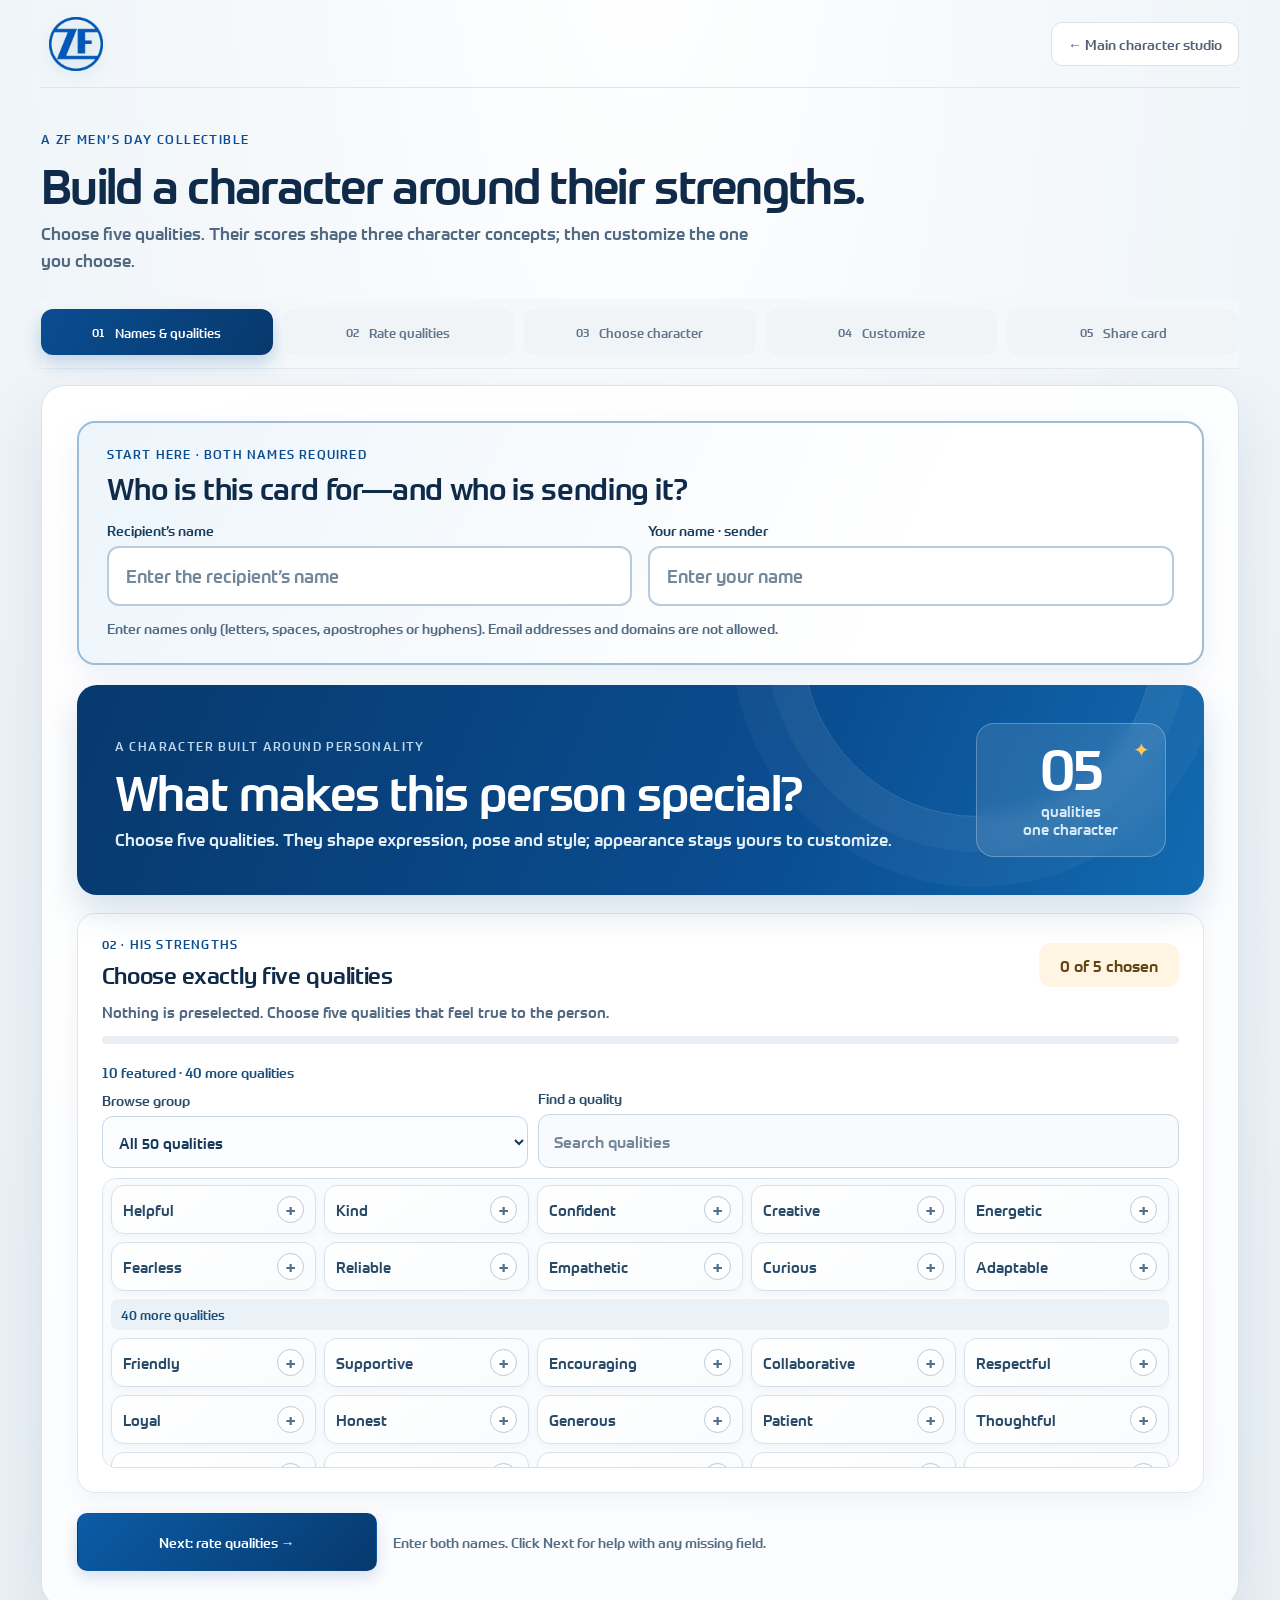
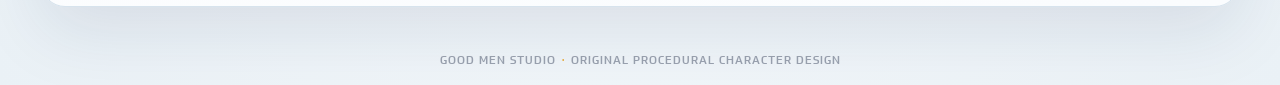
==== commit a8c926af: "Add files via upload" ====
--- a/block-figure.html
+++ b/block-figure.html
@@ -41,9 +41,9 @@
       <div id="profile-step">
         <section class="recipient-card" aria-labelledby="recipient-heading">
           <span class="form-step">START HERE · BOTH NAMES REQUIRED</span><h2 id="recipient-heading">Who is this card for—and who is sending it?</h2>
-          <div class="name-input-grid"><div class="name-field"><label class="field-label" for="recipient-input">Recipient’s name</label><input class="text-input recipient-field" id="recipient-input" maxlength="50" placeholder="Enter the recipient’s name" autocomplete="off"></div>
-          <div class="name-field"><label class="field-label" for="sender-input">Your name · sender</label><input class="text-input recipient-field" id="sender-input" maxlength="50" placeholder="Enter your name" autocomplete="name"></div></div>
-          <p class="field-hint">Both names will appear on the card. You’ll need them before moving to the qualities.</p>
+          <div class="name-input-grid"><div class="name-field"><label class="field-label" for="recipient-input">Recipient’s name</label><input class="text-input recipient-field" id="recipient-input" maxlength="50" placeholder="Enter the recipient’s name" autocomplete="off" aria-describedby="recipient-name-warning"><small class="name-validation-message" id="recipient-name-warning" aria-live="polite"></small></div>
+          <div class="name-field"><label class="field-label" for="sender-input">Your name · sender</label><input class="text-input recipient-field" id="sender-input" maxlength="50" placeholder="Enter your name" autocomplete="name" aria-describedby="sender-name-warning"><small class="name-validation-message" id="sender-name-warning" aria-live="polite"></small></div></div>
+          <p class="field-hint">Enter names only (letters, spaces, apostrophes or hyphens). Email addresses and domains are not allowed.</p>
         </section>
         <div class="profile-hero">
           <div><p class="eyebrow">A CHARACTER BUILT AROUND PERSONALITY</p><h2 id="profile-title">What makes this person special?</h2>
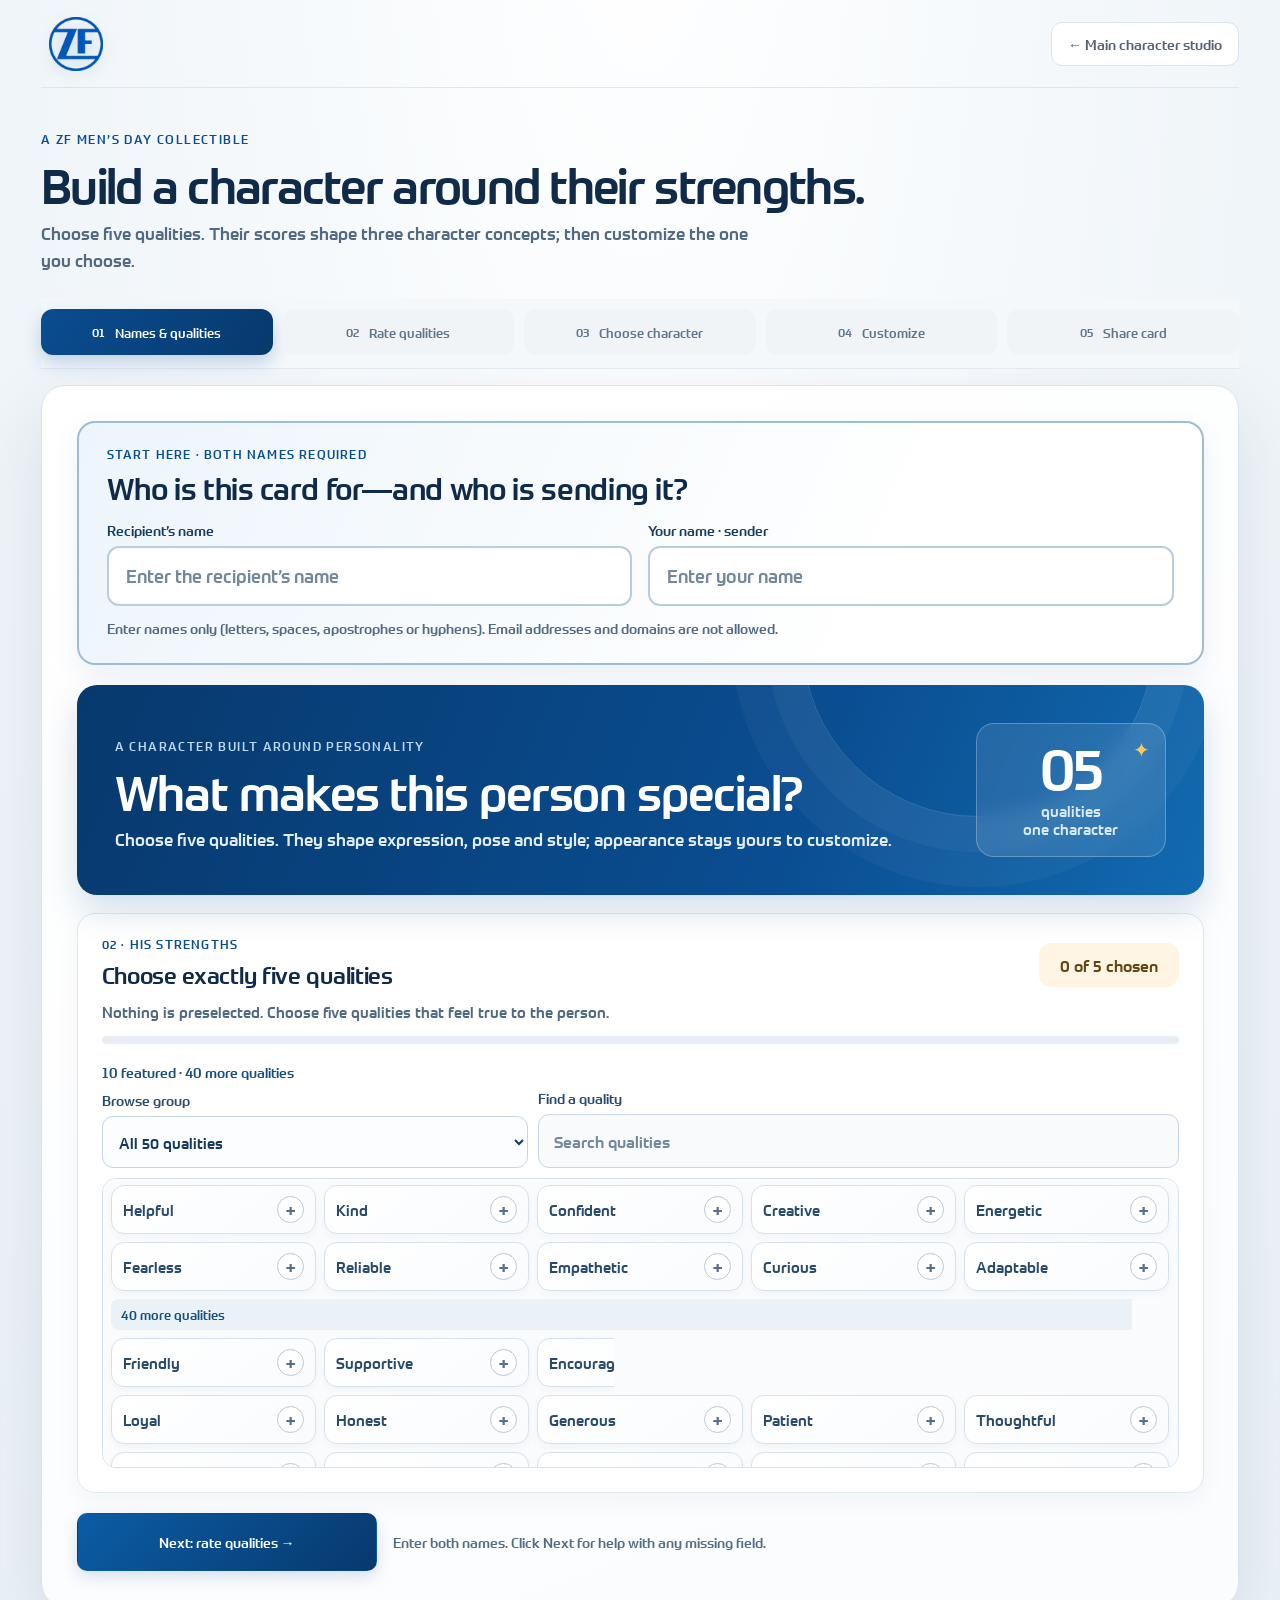
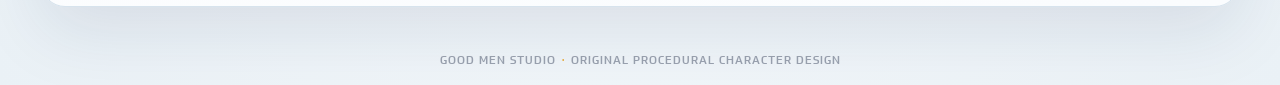
==== commit df290ea3: "Add files via upload" ====
--- a/block-figure.html
+++ b/block-figure.html
@@ -232,7 +232,7 @@
       <div class="share-primary-details">
         <span class="share-fastest-pill">Fastest way</span>
         <h3>Share via Outlook</h3>
-        <p>Opens a pre-filled email with your greeting and card links.</p>
+        <p>Opens a new Outlook email with your subject, full greeting and both card links ready.</p>
         <button type="button" id="share-outlook-web" class="button primary share-outlook-cta">
           <svg viewBox="0 0 24 24" aria-hidden="true"><rect x="3" y="5" width="18" height="14" rx="2"/><path d="M3 7l9 7 9-7"/></svg>
           <span>Share via Outlook</span><span class="share-cta-arrow" aria-hidden="true">→</span>
--- a/src/block-figure.css
+++ b/src/block-figure.css
@@ -474,3 +474,8 @@
   #share-dialog.share-modern .share-attachment-actions,#share-dialog.share-modern .share-more-controls{grid-template-columns:1fr}
 }
 @media(prefers-reduced-motion:reduce){#share-dialog.share-modern *{transition:none!important}}
+
+/* Name-only privacy validation */
+.name-validation-message{display:block;margin-top:6px;color:#a32a24;font-size:12px;line-height:1.4;font-weight:500;}
+.name-validation-message:empty{display:none;}
+.name-field .text-input[aria-invalid="true"]{border-color:#b43a34;box-shadow:0 0 0 2px rgba(180,58,52,.10);}
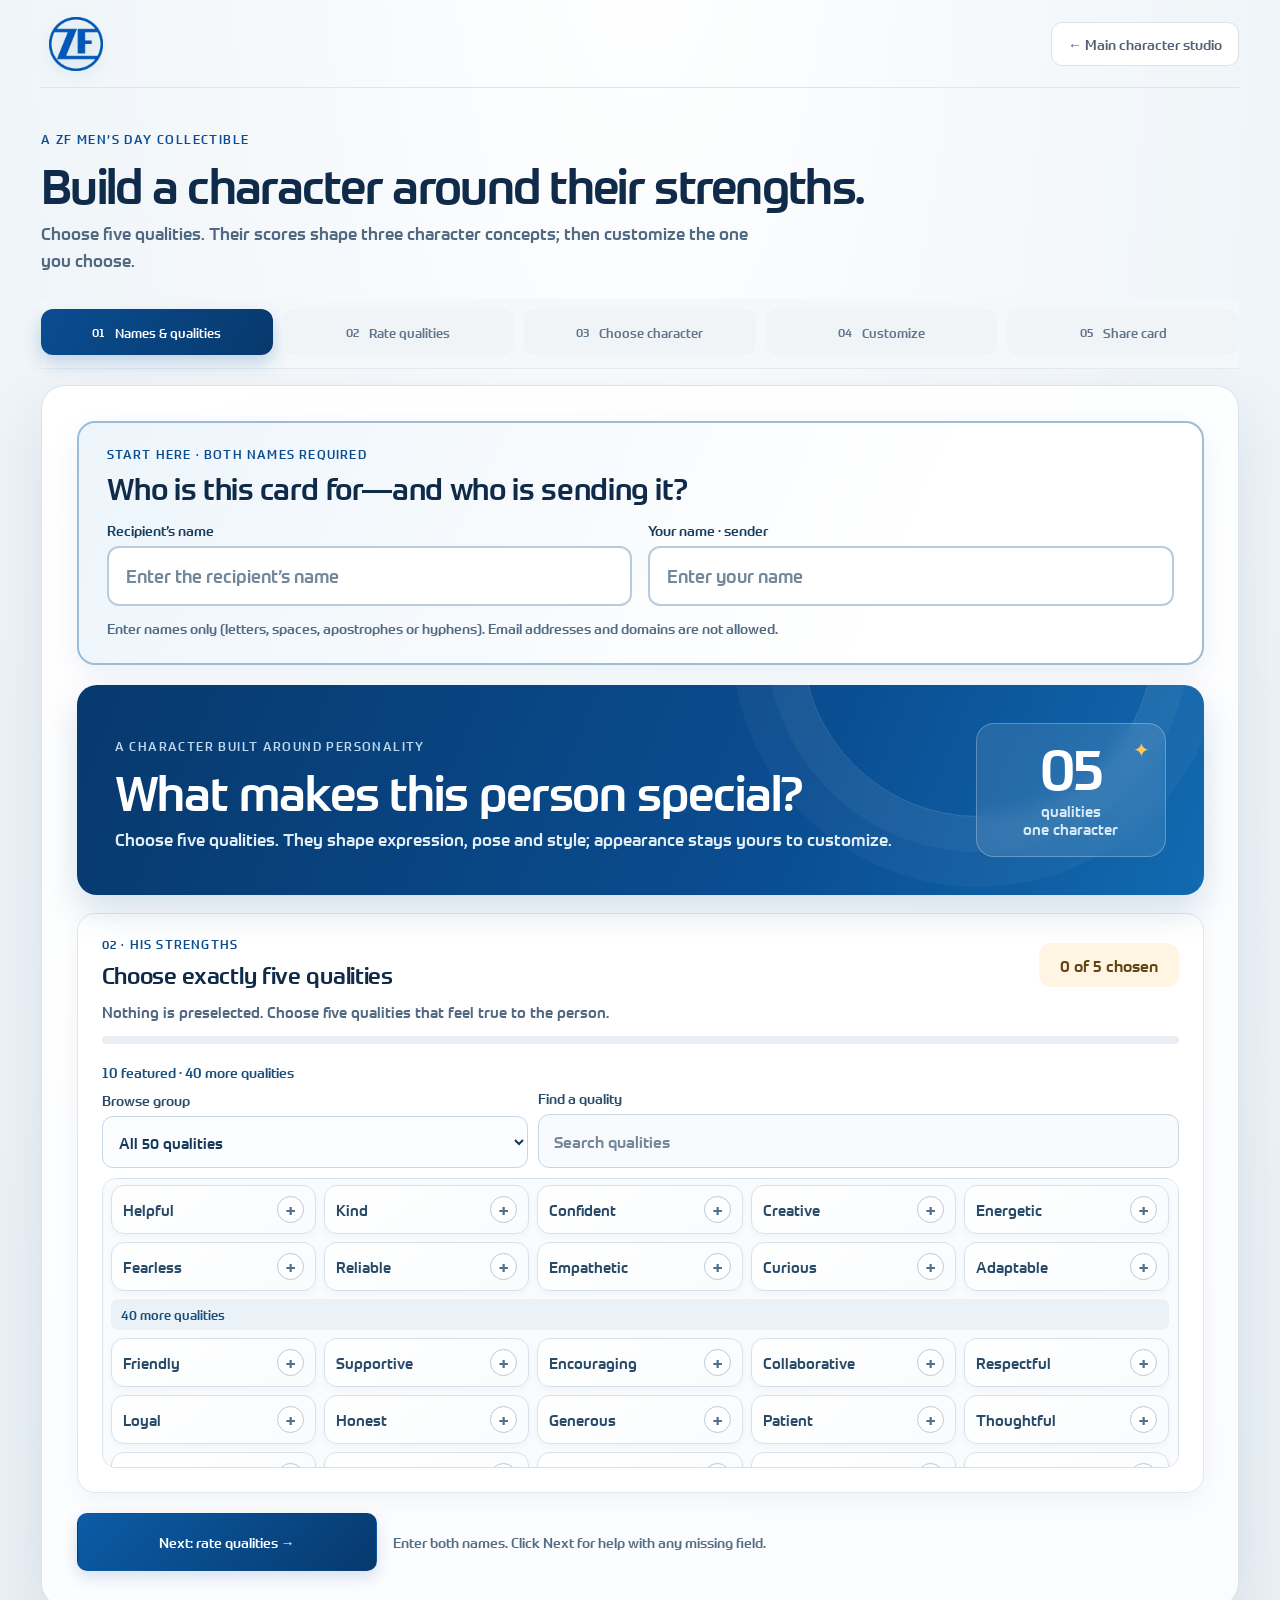
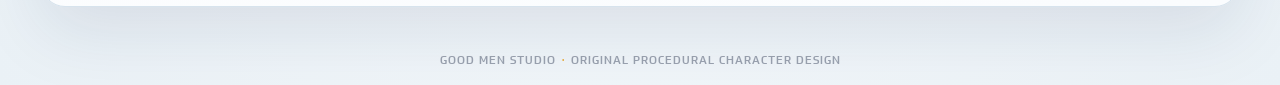
==== commit 8c0a13c4: "Add files via upload" ====
--- a/block-figure.html
+++ b/block-figure.html
@@ -219,60 +219,37 @@
       <button type="button" id="share-dialog-close" aria-label="Close share options">&times;</button>
     </div>
 
-    <section class="share-primary-panel" aria-label="Quick Outlook sharing">
-      <div class="share-outlook-identity" aria-hidden="true">
-        <svg class="share-outlook-symbol" viewBox="0 0 108 108" fill="none" xmlns="http://www.w3.org/2000/svg">
-          <rect x="33" y="15" width="66" height="74" rx="7" fill="#1679C5"/>
-          <path d="M35 47L66 69L99 46V84C99 87 96 89 93 89H41C38 89 35 87 35 84V47Z" fill="#18A5EB"/>
-          <path d="M35 47L66 67L99 46" stroke="#C4F1FF" stroke-width="3"/>
-          <rect x="8" y="28" width="55" height="57" rx="5" fill="#075AA8"/>
-          <text x="35.5" y="67" font-size="36" font-family="Arial,sans-serif" font-weight="700" text-anchor="middle" fill="white">O</text>
-        </svg>
-      </div>
-      <div class="share-primary-details">
-        <span class="share-fastest-pill">Fastest way</span>
-        <h3>Share via Outlook</h3>
-        <p>Opens a new Outlook email with your subject, full greeting and both card links ready.</p>
-        <button type="button" id="share-outlook-web" class="button primary share-outlook-cta">
-          <svg viewBox="0 0 24 24" aria-hidden="true"><rect x="3" y="5" width="18" height="14" rx="2"/><path d="M3 7l9 7 9-7"/></svg>
-          <span>Share via Outlook</span><span class="share-cta-arrow" aria-hidden="true">→</span>
-        </button>
-      </div>
-    </section>
-    <p id="share-preparation-note" class="share-status-note" role="status" aria-live="polite">Your card link is ready to share.</p>
-
-    <div class="share-divider" aria-hidden="true"><span>OR</span></div>
-
-    <section class="share-download-panel" aria-labelledby="share-download-heading">
-      <div class="share-panel-icon" aria-hidden="true">
-        <svg viewBox="0 0 24 24"><path d="M9.5 12.5l5.4-5.4a3.2 3.2 0 014.5 4.5L10.7 20.3a5.3 5.3 0 01-7.5-7.5L12 4a7 7 0 019.9 9.9l-8.5 8.5"/></svg>
-      </div>
-      <div class="share-download-content">
-        <h3 id="share-download-heading">Optional: Attach files</h3>
-        <p>Download the card files and attach them to your email, if you prefer.</p>
-        <div class="share-attachment-actions" role="group" aria-label="Optional card downloads">
-          <button type="button" id="share-download-png" class="button secondary share-file-button" disabled><svg viewBox="0 0 24 24" aria-hidden="true"><path d="M12 3v12m-4-4l4 4 4-4M4 17v4h16v-4"/></svg> Download PNG</button>
-          <button type="button" id="share-download-gif" class="button secondary share-file-button" disabled><svg viewBox="0 0 24 24" aria-hidden="true"><path d="M12 3v12m-4-4l4 4 4-4M4 17v4h16v-4"/></svg> Download GIF</button>
-        </div>
-      </div>
-    </section>
-
-    <details class="share-more-panel" open>
-      <summary><svg class="share-disclosure-icon" viewBox="0 0 24 24" aria-hidden="true"><path d="M6 9l6 6 6-6"/></svg><span>Other options</span></summary>
-      <div class="share-more-controls">
-        <button type="button" id="share-dialog-copy" class="button secondary share-option-button"><svg viewBox="0 0 24 24" aria-hidden="true"><path d="M10 13a5 5 0 007.1 0l2-2a5 5 0 00-7.1-7.1l-1.2 1.2M14 11a5 5 0 00-7.1 0l-2 2a5 5 0 007.1 7.1l1.2-1.2"/></svg>Copy card link</button>
-        <details class="formatted-email-preview share-preview-details">
-          <summary><svg viewBox="0 0 24 24" aria-hidden="true"><path d="M6 3h9l4 4v14H6zM14 3v5h5M9 12h7M9 16h7"/></svg><span>Preview email text</span></summary>
-          <div id="email-message-preview" aria-label="Formatted email message"></div>
-        </details>
-      </div>
-      <details class="share-extra-tools">
-        <summary>More ways to share</summary>
-        <button type="button" id="share-copy-email" class="button secondary full-button">Copy formatted email</button>
-        <p id="share-email-copy-status" role="status" aria-live="polite"></p>
-        <button type="button" id="share-native-button" class="button secondary full-button" disabled>Windows Share (optional)</button>
-      </details>
-    </details>
+    <section class="share-primary-panel" aria-label="Outlook sharing steps">
+      <div class="share-primary-details" style="width:100%;min-width:0">
+        <div aria-label="Sharing progress" style="display:flex;gap:10px;margin-bottom:18px">
+          <div style="flex:1"><div style="height:5px;border-radius:10px;background:#0A4D91"></div><small>1. Copy greeting</small></div>
+          <div style="flex:1"><div id="share-wizard-second-progress" style="height:5px;border-radius:10px;background:#B9C5D0"></div><small>2. Open &amp; paste</small></div>
+        </div>
+        <div id="share-wizard-copy-step">
+          <h3>Your greeting is ready!</h3>
+          <p>Copy your personalized message and card links.</p>
+          <button type="button" id="share-copy-email" class="button primary share-outlook-cta" style="width:100%">Copy my greeting</button>
+          <p id="share-copy-feedback" class="share-status-note" role="status" aria-live="polite"></p>
+        </div>
+        <div id="share-wizard-outlook-step" hidden>
+          <h3>Greeting copied!</h3>
+          <p>Your complete message and card links are ready to paste.</p>
+          <button type="button" id="share-outlook-web" class="button primary share-outlook-cta" style="width:100%">Open Outlook → Paste in Email Body</button>
+          <p id="share-wizard-paste-hint" class="share-status-note">In Outlook, click the email body and press Ctrl+V (or right-click → Paste). Add the recipient and send.</p>
+          <p id="share-wizard-outlook-status" class="share-status-note" role="status" aria-live="polite"></p>
+          <button type="button" id="share-wizard-copy-again" class="button secondary" style="width:100%;margin-top:10px">Copy again</button>
+        </div>
+      </div>
+    </section>
+    <div hidden aria-hidden="true">
+      <p id="share-preparation-note"></p>
+      <p id="share-email-copy-status"></p>
+      <button type="button" id="share-download-png" disabled></button>
+      <button type="button" id="share-download-gif" disabled></button>
+      <button type="button" id="share-native-button" disabled></button>
+      <button type="button" id="share-dialog-copy"></button>
+      <div id="email-message-preview"></div>
+    </div>
   </dialog>
   <dialog id="ux-guide-dialog" class="ux-guide-dialog" aria-labelledby="ux-guide-title" aria-describedby="ux-guide-message">
     <div class="ux-guide-content"><h2 id="ux-guide-title"></h2><p id="ux-guide-message"></p>
